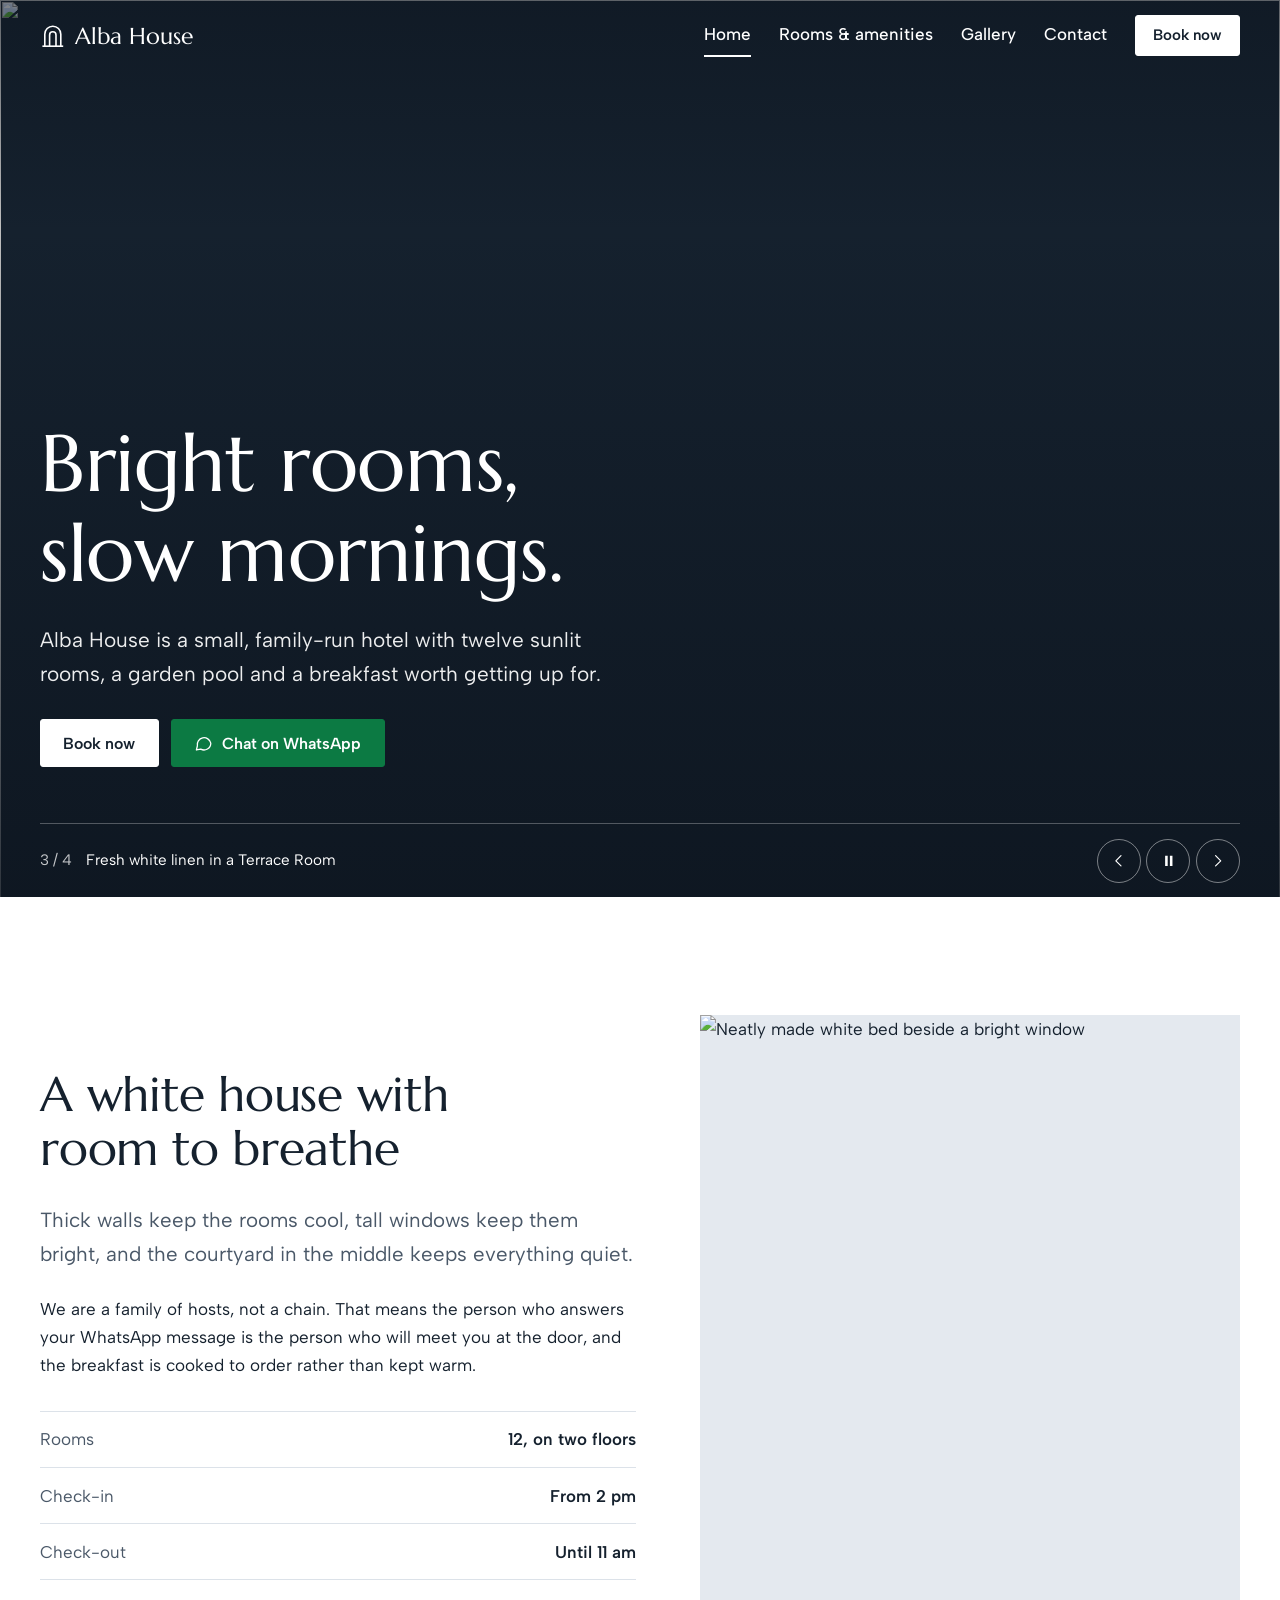
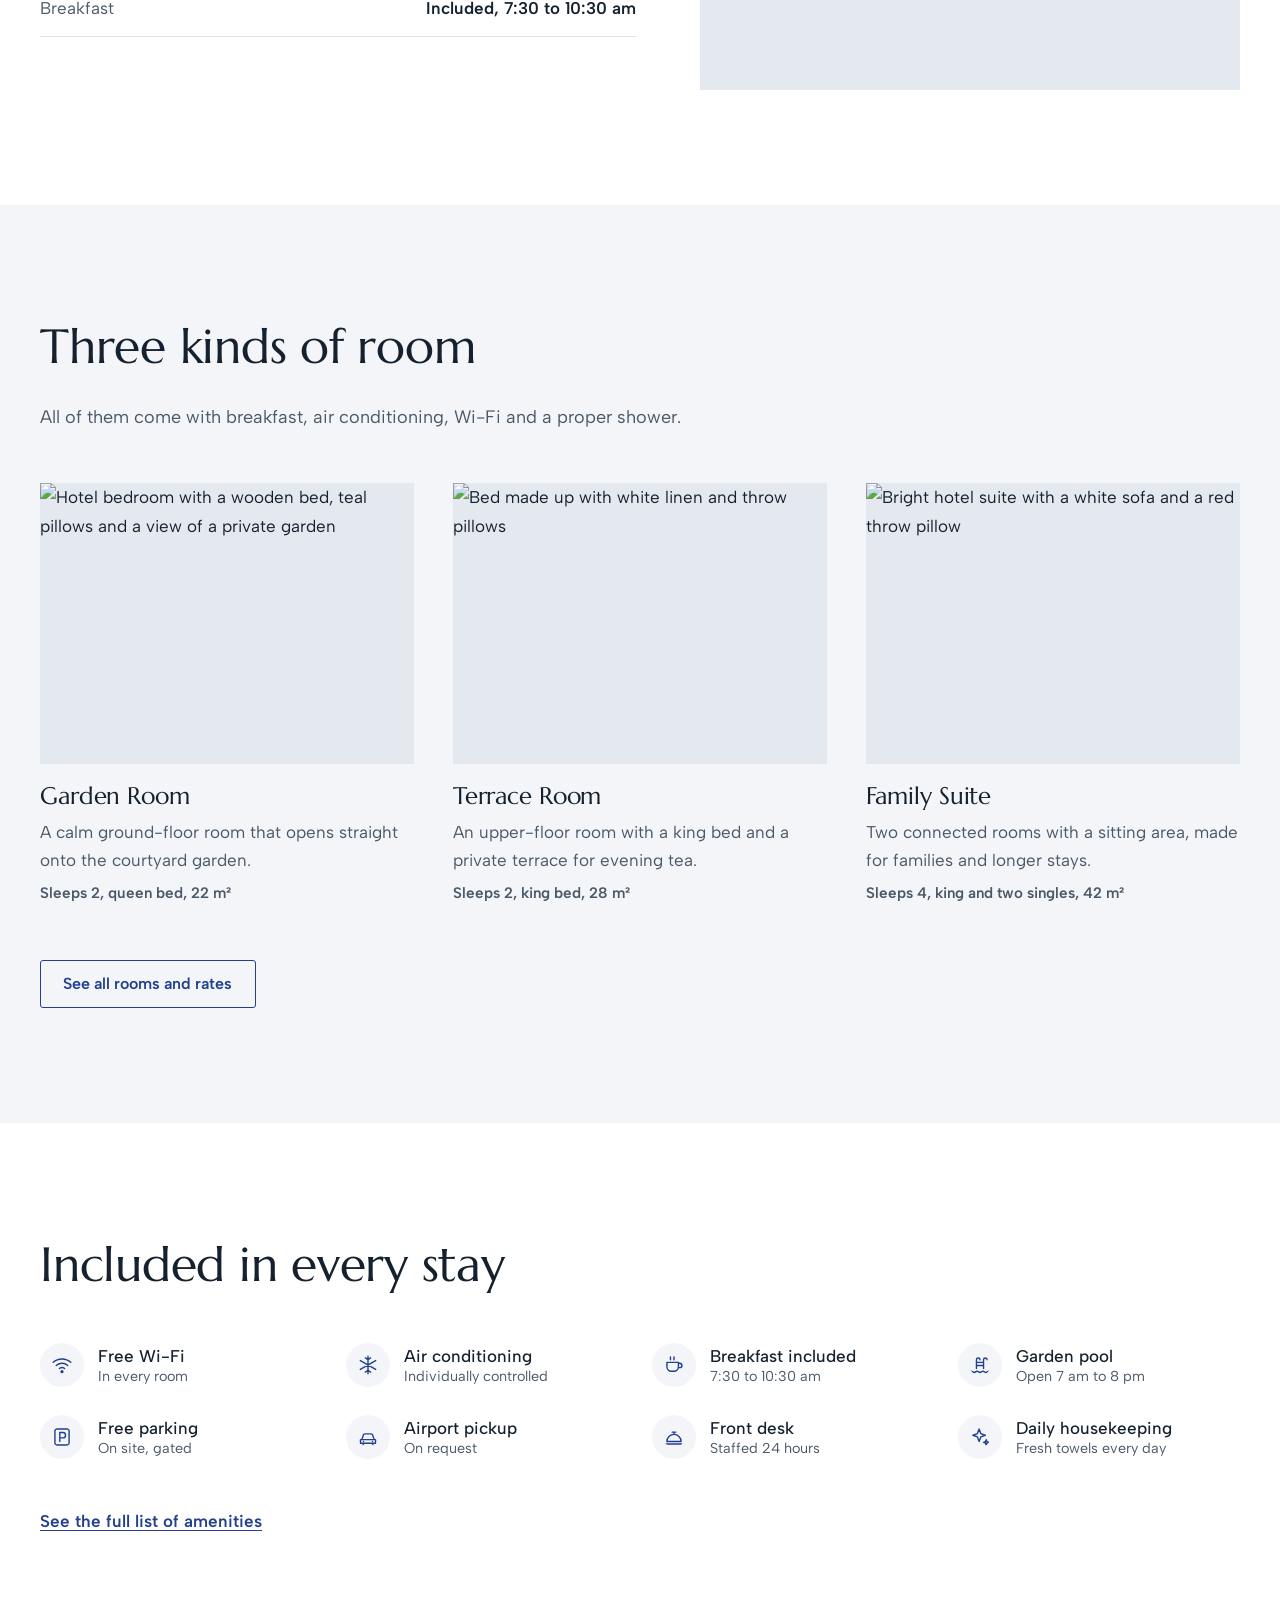
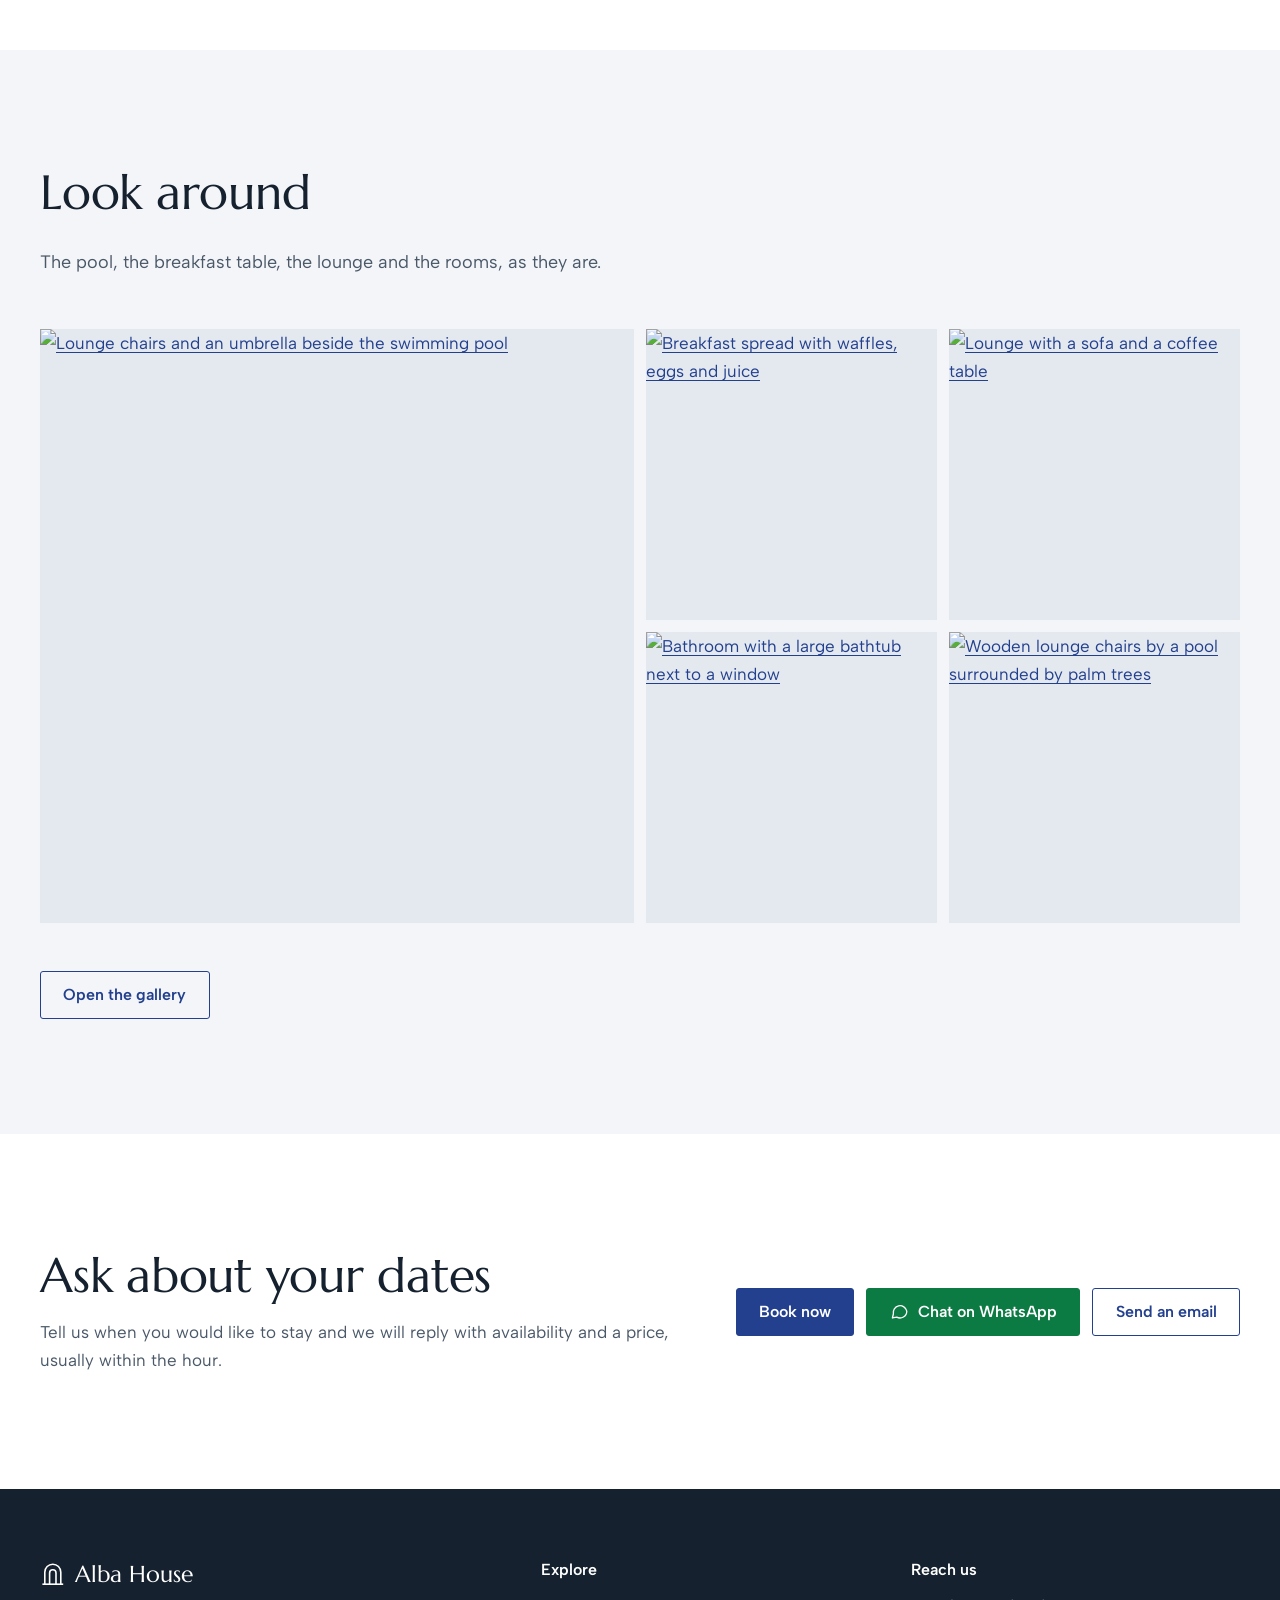
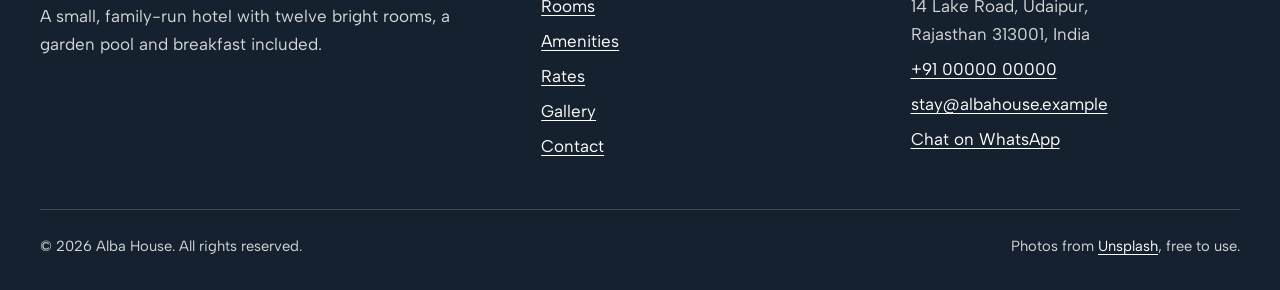
==== index.html @ a5a9feaa "Add hotel website" ====
<!DOCTYPE html>
<html lang="en">
<head>
  <meta charset="utf-8">
  <meta name="viewport" content="width=device-width, initial-scale=1">

  <!-- SEO: every page has its own title and description. Edit both when you change the text. -->
  <title>Alba House | Small hotel with garden pool in Udaipur</title>
  <meta name="description" content="Twelve bright rooms, a garden pool and breakfast included. See the rooms, browse the gallery and book direct by WhatsApp or email.">

  <!-- Preview shown when the page is shared on WhatsApp, Facebook, etc. -->
  <meta property="og:type" content="website">
  <meta property="og:site_name" content="Alba House">
  <meta property="og:title" content="Alba House | Small hotel with garden pool in Udaipur">
  <meta property="og:description" content="Twelve bright rooms, a garden pool and breakfast included. See the rooms, browse the gallery and book direct by WhatsApp or email.">
  <meta property="og:image" content="https://images.unsplash.com/photo-1611892440504-42a792e24d32?auto=format&amp;fit=crop&amp;w=1200&amp;h=630&amp;q=70">
  <meta name="twitter:card" content="summary_large_image">
  <meta name="theme-color" content="#ffffff">

  <link rel="icon" href="images/favicon.svg" type="image/svg+xml">

  <!-- Speed: open the photo connection early and load the two fonts up front -->
  <link rel="preconnect" href="https://images.unsplash.com" crossorigin>
  <link rel="preload" href="fonts/marcellus-latin-400-normal.woff2" as="font" type="font/woff2" crossorigin>
  <link rel="preload" href="fonts/albert-sans-latin-wght-normal.woff2" as="font" type="font/woff2" crossorigin>
  <!-- Speed: fetch the first hero photo before anything else -->
  <link rel="preload" as="image" fetchpriority="high"
        href="https://images.unsplash.com/photo-1611892440504-42a792e24d32?auto=format&amp;fit=crop&amp;w=1280&amp;h=800&amp;q=65"
        imagesrcset="https://images.unsplash.com/photo-1611892440504-42a792e24d32?auto=format&amp;fit=crop&amp;w=768&amp;h=480&amp;q=65 768w, https://images.unsplash.com/photo-1611892440504-42a792e24d32?auto=format&amp;fit=crop&amp;w=1280&amp;h=800&amp;q=65 1280w, https://images.unsplash.com/photo-1611892440504-42a792e24d32?auto=format&amp;fit=crop&amp;w=1920&amp;h=1200&amp;q=65 1920w, https://images.unsplash.com/photo-1611892440504-42a792e24d32?auto=format&amp;fit=crop&amp;w=2560&amp;h=1600&amp;q=65 2560w"
        imagesizes="100vw">

  <!-- SEO: tells search engines this is a hotel. Update name, address, phone and email. -->
  <script type="application/ld+json">
  {
    "@context": "https://schema.org",
    "@type": "Hotel",
    "name": "Alba House",
    "description": "A small, family-run hotel with twelve bright rooms, a garden pool and breakfast included.",
    "telephone": "+910000000000",
    "email": "stay@albahouse.example",
    "address": {
      "@type": "PostalAddress",
      "streetAddress": "14 Lake Road",
      "addressLocality": "Udaipur",
      "addressRegion": "Rajasthan",
      "postalCode": "313001",
      "addressCountry": "IN"
    },
    "checkinTime": "14:00",
    "checkoutTime": "11:00",
    "numberOfRooms": 12
  }
  </script>
  <link rel="stylesheet" href="css/styles.css">

  <!-- Marks the page as "JavaScript is on" before anything is drawn -->
  <script>document.documentElement.className = "js";</script>
  <script src="js/main.js" defer></script>
</head>
<body class="has-hero">
  <a class="skip-link" href="#main">Skip to content</a>

  <!-- ===== Header: the same on every page ===== -->
  <header class="site-header" data-header>
    <div class="wrap site-header__inner">
      <a class="brand" href="index.html" aria-label="Alba House, home">
        <svg viewBox="0 0 32 32" fill="none" stroke="currentColor" stroke-width="2" aria-hidden="true" focusable="false"><path d="M6 29V14a10 10 0 0 1 20 0v15"/><path d="M12 29V15a4 4 0 0 1 8 0v14"/><path d="M3 29h26"/></svg>
        <span>Alba House</span>
      </a>

      <button class="nav-toggle" type="button" aria-expanded="false" aria-controls="site-nav">
        <span class="nav-toggle__bars" aria-hidden="true"></span>
        Menu
      </button>

      <nav class="site-nav" id="site-nav" aria-label="Main">
        <ul>
          <li><a href="index.html" aria-current="page">Home</a></li>
          <li><a href="rooms.html">Rooms &amp; amenities</a></li>
          <li><a href="gallery.html">Gallery</a></li>
          <li><a href="contact.html">Contact</a></li>
        </ul>
        <a class="btn btn--small" href="contact.html#enquiry">Book now</a>
      </nav>
    </div>
  </header>

  <main id="main">

    <!-- ===== Hero: full-width background gallery that plays by itself =====
         To change a photo, replace the image address in src / data-src (and the
         matching srcset line) and edit data-caption. Add or remove a slide by
         copying or deleting one whole <img> tag. See README.md, "Change photos". -->
    <section class="hero" data-hero style="--slide-time: 6s" aria-label="Photos of Alba House">
      <div class="hero__slides" aria-hidden="true">
        <img class="hero__slide is-active" data-caption="A Garden Room, looking out to the courtyard"
             src="https://images.unsplash.com/photo-1611892440504-42a792e24d32?auto=format&amp;fit=crop&amp;w=1280&amp;h=800&amp;q=65"
             srcset="https://images.unsplash.com/photo-1611892440504-42a792e24d32?auto=format&amp;fit=crop&amp;w=768&amp;h=480&amp;q=65 768w, https://images.unsplash.com/photo-1611892440504-42a792e24d32?auto=format&amp;fit=crop&amp;w=1280&amp;h=800&amp;q=65 1280w, https://images.unsplash.com/photo-1611892440504-42a792e24d32?auto=format&amp;fit=crop&amp;w=1920&amp;h=1200&amp;q=65 1920w, https://images.unsplash.com/photo-1611892440504-42a792e24d32?auto=format&amp;fit=crop&amp;w=2560&amp;h=1600&amp;q=65 2560w"
             sizes="100vw" width="1920" height="1200" alt="" fetchpriority="high" decoding="async">
        <img class="hero__slide" data-caption="Loungers and shade by the pool"
             data-src="https://images.unsplash.com/photo-1683914791856-040e5de792b3?auto=format&amp;fit=crop&amp;w=1280&amp;h=800&amp;q=65"
             data-srcset="https://images.unsplash.com/photo-1683914791856-040e5de792b3?auto=format&amp;fit=crop&amp;w=768&amp;h=480&amp;q=65 768w, https://images.unsplash.com/photo-1683914791856-040e5de792b3?auto=format&amp;fit=crop&amp;w=1280&amp;h=800&amp;q=65 1280w, https://images.unsplash.com/photo-1683914791856-040e5de792b3?auto=format&amp;fit=crop&amp;w=1920&amp;h=1200&amp;q=65 1920w, https://images.unsplash.com/photo-1683914791856-040e5de792b3?auto=format&amp;fit=crop&amp;w=2560&amp;h=1600&amp;q=65 2560w"
             sizes="100vw" width="1920" height="1200" alt="" decoding="async">
        <img class="hero__slide" data-caption="Fresh white linen in a Terrace Room"
             data-src="https://images.unsplash.com/photo-1582719478250-c89cae4dc85b?auto=format&amp;fit=crop&amp;w=1280&amp;h=800&amp;q=65"
             data-srcset="https://images.unsplash.com/photo-1582719478250-c89cae4dc85b?auto=format&amp;fit=crop&amp;w=768&amp;h=480&amp;q=65 768w, https://images.unsplash.com/photo-1582719478250-c89cae4dc85b?auto=format&amp;fit=crop&amp;w=1280&amp;h=800&amp;q=65 1280w, https://images.unsplash.com/photo-1582719478250-c89cae4dc85b?auto=format&amp;fit=crop&amp;w=1920&amp;h=1200&amp;q=65 1920w, https://images.unsplash.com/photo-1582719478250-c89cae4dc85b?auto=format&amp;fit=crop&amp;w=2560&amp;h=1600&amp;q=65 2560w"
             sizes="100vw" width="1920" height="1200" alt="" decoding="async">
        <img class="hero__slide" data-caption="The house seen from the lawn"
             data-src="https://images.unsplash.com/photo-1785515357226-035f1d8b7e70?auto=format&amp;fit=crop&amp;w=1280&amp;h=800&amp;q=65"
             data-srcset="https://images.unsplash.com/photo-1785515357226-035f1d8b7e70?auto=format&amp;fit=crop&amp;w=768&amp;h=480&amp;q=65 768w, https://images.unsplash.com/photo-1785515357226-035f1d8b7e70?auto=format&amp;fit=crop&amp;w=1280&amp;h=800&amp;q=65 1280w, https://images.unsplash.com/photo-1785515357226-035f1d8b7e70?auto=format&amp;fit=crop&amp;w=1920&amp;h=1200&amp;q=65 1920w, https://images.unsplash.com/photo-1785515357226-035f1d8b7e70?auto=format&amp;fit=crop&amp;w=2560&amp;h=1600&amp;q=65 2560w"
             sizes="100vw" width="1920" height="1200" alt="" decoding="async">
      </div>

      <div class="wrap hero__content">
        <h1>Bright rooms, slow mornings.</h1>
        <p class="hero__text">Alba House is a small, family-run hotel with twelve sunlit rooms, a garden pool and a breakfast worth getting up for.</p>
        <div class="btn-row">
          <a class="btn" href="contact.html#enquiry">Book now</a>
          <a class="btn btn--whatsapp" href="https://wa.me/910000000000?text=Hello%20Alba%20House%2C%20I%27d%20like%20to%20ask%20about%20a%20stay." target="_blank" rel="noopener">
            <svg viewBox="0 0 24 24" fill="none" stroke="currentColor" stroke-width="1.6" stroke-linecap="round" stroke-linejoin="round" aria-hidden="true" focusable="false"><path d="M21 11.5a8.5 8.5 0 0 1-12.6 7.4L3 20l1.2-5A8.5 8.5 0 1 1 21 11.5z"/></svg>
            Chat on WhatsApp
          </a>
        </div>
      </div>

      <div class="wrap">
        <div class="hero__bar">
          <p class="hero__caption" aria-live="polite">
            <span class="hero__count" data-hero-count>1 / 4</span>
            <span class="hero__caption-text" data-hero-caption>A Garden Room, looking out to the courtyard</span>
          </p>
          <div class="hero__controls">
            <button class="hero__btn" type="button" data-hero-prev>
              <svg viewBox="0 0 24 24" fill="none" stroke="currentColor" stroke-width="1.6" stroke-linecap="round" stroke-linejoin="round" aria-hidden="true" focusable="false"><path d="M15 5l-7 7 7 7"/></svg>
              <span class="visually-hidden">Previous photo</span>
            </button>
            <button class="hero__btn hero__btn--toggle" type="button" data-hero-toggle aria-pressed="false">
              <svg class="icon-pause" viewBox="0 0 24 24" fill="currentColor" aria-hidden="true" focusable="false"><path d="M7 5h3.5v14H7zM13.5 5H17v14h-3.5z"/></svg>
              <svg class="icon-play" viewBox="0 0 24 24" fill="currentColor" aria-hidden="true" focusable="false"><path d="M8 5l11 7-11 7z"/></svg>
              <span class="visually-hidden">Pause slideshow</span>
            </button>
            <button class="hero__btn" type="button" data-hero-next>
              <svg viewBox="0 0 24 24" fill="none" stroke="currentColor" stroke-width="1.6" stroke-linecap="round" stroke-linejoin="round" aria-hidden="true" focusable="false"><path d="M9 5l7 7-7 7"/></svg>
              <span class="visually-hidden">Next photo</span>
            </button>
          </div>
        </div>
      </div>
      <div class="hero__progress" aria-hidden="true"><span class="hero__progress-fill"></span></div>
    </section>

    <!-- ===== Welcome ===== -->
    <section class="section" aria-labelledby="welcome-title">
      <div class="wrap welcome">
        <div>
          <h2 id="welcome-title">A white house with room to breathe</h2>
          <p class="lead">Thick walls keep the rooms cool, tall windows keep them bright, and the courtyard in the middle keeps everything quiet.</p>
          <p>We are a family of hosts, not a chain. That means the person who answers your WhatsApp message is the person who will meet you at the door, and the breakfast is cooked to order rather than kept warm.</p>

          <dl class="facts">
            <div><dt>Rooms</dt><dd>12, on two floors</dd></div>
            <div><dt>Check-in</dt><dd>From 2 pm</dd></div>
            <div><dt>Check-out</dt><dd>Until 11 am</dd></div>
            <div><dt>Breakfast</dt><dd>Included, 7:30 to 10:30 am</dd></div>
          </dl>
        </div>
        <div class="welcome__media">
          <img src="https://images.unsplash.com/photo-1549638441-b787d2e11f14?auto=format&amp;fit=crop&amp;w=800&amp;h=1000&amp;q=70"
               srcset="https://images.unsplash.com/photo-1549638441-b787d2e11f14?auto=format&amp;fit=crop&amp;w=400&amp;h=500&amp;q=70 400w, https://images.unsplash.com/photo-1549638441-b787d2e11f14?auto=format&amp;fit=crop&amp;w=640&amp;h=800&amp;q=70 640w, https://images.unsplash.com/photo-1549638441-b787d2e11f14?auto=format&amp;fit=crop&amp;w=800&amp;h=1000&amp;q=70 800w, https://images.unsplash.com/photo-1549638441-b787d2e11f14?auto=format&amp;fit=crop&amp;w=1100&amp;h=1375&amp;q=70 1100w"
               sizes="(min-width: 48rem) 44vw, 92vw"
               width="800" height="1000" alt="Neatly made white bed beside a bright window" loading="lazy" decoding="async">
        </div>
      </div>
    </section>

    <!-- ===== Rooms preview ===== -->
    <section class="section section--chalk" aria-labelledby="rooms-title">
      <div class="wrap">
        <div class="section__intro">
          <h2 id="rooms-title">Three kinds of room</h2>
          <p>All of them come with breakfast, air conditioning, Wi-Fi and a proper shower.</p>
        </div>
        <ul class="room-cards">
          <li class="room-card">
            <img src="https://images.unsplash.com/photo-1611892440504-42a792e24d32?auto=format&amp;fit=crop&amp;w=800&amp;h=600&amp;q=70"
                 srcset="https://images.unsplash.com/photo-1611892440504-42a792e24d32?auto=format&amp;fit=crop&amp;w=400&amp;h=300&amp;q=70 400w, https://images.unsplash.com/photo-1611892440504-42a792e24d32?auto=format&amp;fit=crop&amp;w=640&amp;h=480&amp;q=70 640w, https://images.unsplash.com/photo-1611892440504-42a792e24d32?auto=format&amp;fit=crop&amp;w=800&amp;h=600&amp;q=70 800w, https://images.unsplash.com/photo-1611892440504-42a792e24d32?auto=format&amp;fit=crop&amp;w=1200&amp;h=900&amp;q=70 1200w"
                 sizes="(min-width: 62rem) 30vw, (min-width: 40rem) 45vw, 92vw"
                 width="800" height="600" alt="Hotel bedroom with a wooden bed, teal pillows and a view of a private garden" loading="lazy" decoding="async">
            <h3><a href="rooms.html#garden-room">Garden Room</a></h3>
            <p>A calm ground-floor room that opens straight onto the courtyard garden.</p>
            <p class="room-card__meta">Sleeps 2, queen bed, 22 m²</p>
          </li>
          <li class="room-card">
            <img src="https://images.unsplash.com/photo-1618773928121-c32242e63f39?auto=format&amp;fit=crop&amp;w=800&amp;h=600&amp;q=70"
                 srcset="https://images.unsplash.com/photo-1618773928121-c32242e63f39?auto=format&amp;fit=crop&amp;w=400&amp;h=300&amp;q=70 400w, https://images.unsplash.com/photo-1618773928121-c32242e63f39?auto=format&amp;fit=crop&amp;w=640&amp;h=480&amp;q=70 640w, https://images.unsplash.com/photo-1618773928121-c32242e63f39?auto=format&amp;fit=crop&amp;w=800&amp;h=600&amp;q=70 800w, https://images.unsplash.com/photo-1618773928121-c32242e63f39?auto=format&amp;fit=crop&amp;w=1200&amp;h=900&amp;q=70 1200w"
                 sizes="(min-width: 62rem) 30vw, (min-width: 40rem) 45vw, 92vw"
                 width="800" height="600" alt="Bed made up with white linen and throw pillows" loading="lazy" decoding="async">
            <h3><a href="rooms.html#terrace-room">Terrace Room</a></h3>
            <p>An upper-floor room with a king bed and a private terrace for evening tea.</p>
            <p class="room-card__meta">Sleeps 2, king bed, 28 m²</p>
          </li>
          <li class="room-card">
            <img src="https://images.unsplash.com/photo-1590490360182-c33d57733427?auto=format&amp;fit=crop&amp;w=800&amp;h=600&amp;q=70"
                 srcset="https://images.unsplash.com/photo-1590490360182-c33d57733427?auto=format&amp;fit=crop&amp;w=400&amp;h=300&amp;q=70 400w, https://images.unsplash.com/photo-1590490360182-c33d57733427?auto=format&amp;fit=crop&amp;w=640&amp;h=480&amp;q=70 640w, https://images.unsplash.com/photo-1590490360182-c33d57733427?auto=format&amp;fit=crop&amp;w=800&amp;h=600&amp;q=70 800w, https://images.unsplash.com/photo-1590490360182-c33d57733427?auto=format&amp;fit=crop&amp;w=1200&amp;h=900&amp;q=70 1200w"
                 sizes="(min-width: 62rem) 30vw, (min-width: 40rem) 45vw, 92vw"
                 width="800" height="600" alt="Bright hotel suite with a white sofa and a red throw pillow" loading="lazy" decoding="async">
            <h3><a href="rooms.html#family-suite">Family Suite</a></h3>
            <p>Two connected rooms with a sitting area, made for families and longer stays.</p>
            <p class="room-card__meta">Sleeps 4, king and two singles, 42 m²</p>
          </li>
        </ul>
        <p class="section__more"><a class="btn btn--outline" href="rooms.html">See all rooms and rates</a></p>
      </div>
    </section>

    <!-- ===== Amenities ===== -->
    <section class="section" aria-labelledby="amenities-title">
      <div class="wrap">
        <div class="section__intro">
          <h2 id="amenities-title">Included in every stay</h2>
        </div>
        <ul class="amenities">
          <li>
            <svg viewBox="0 0 24 24" fill="none" stroke="currentColor" stroke-width="1.6" stroke-linecap="round" stroke-linejoin="round" aria-hidden="true" focusable="false"><path d="M2 9a15 15 0 0 1 20 0M5.5 12.5a10 10 0 0 1 13 0M9 16a5 5 0 0 1 6 0"/><circle cx="12" cy="19.5" r="1"/></svg>
            <span>Free Wi-Fi <small>In every room</small></span>
          </li>
          <li>
            <svg viewBox="0 0 24 24" fill="none" stroke="currentColor" stroke-width="1.6" stroke-linecap="round" stroke-linejoin="round" aria-hidden="true" focusable="false"><path d="M12 2v20M3.3 7l17.4 10M20.7 7 3.3 17M9 4l3 2 3-2M9 20l3-2 3 2"/></svg>
            <span>Air conditioning <small>Individually controlled</small></span>
          </li>
          <li>
            <svg viewBox="0 0 24 24" fill="none" stroke="currentColor" stroke-width="1.6" stroke-linecap="round" stroke-linejoin="round" aria-hidden="true" focusable="false"><path d="M4 9h13v5a5 5 0 0 1-5 5H9a5 5 0 0 1-5-5V9zM17 10h1.5a2.5 2.5 0 0 1 0 5H17M8 3v3M12 3v3"/></svg>
            <span>Breakfast included <small>7:30 to 10:30 am</small></span>
          </li>
          <li>
            <svg viewBox="0 0 24 24" fill="none" stroke="currentColor" stroke-width="1.6" stroke-linecap="round" stroke-linejoin="round" aria-hidden="true" focusable="false"><path d="M2 19c1.7 0 1.7 1.5 3.3 1.5S7 19 8.7 19s1.6 1.5 3.3 1.5 1.7-1.5 3.3-1.5 1.7 1.5 3.4 1.5S20.3 19 22 19M8 16V6a2 2 0 0 1 4 0M16 16V6a2 2 0 0 1 4 0M8 9h8M8 12.5h8"/></svg>
            <span>Garden pool <small>Open 7 am to 8 pm</small></span>
          </li>
          <li>
            <svg viewBox="0 0 24 24" fill="none" stroke="currentColor" stroke-width="1.6" stroke-linecap="round" stroke-linejoin="round" aria-hidden="true" focusable="false"><rect x="4" y="3" width="16" height="18" rx="2"/><path d="M9.5 17V7H13a3 3 0 0 1 0 6H9.5"/></svg>
            <span>Free parking <small>On site, gated</small></span>
          </li>
          <li>
            <svg viewBox="0 0 24 24" fill="none" stroke="currentColor" stroke-width="1.6" stroke-linecap="round" stroke-linejoin="round" aria-hidden="true" focusable="false"><path d="M5 15l1.6-5A2 2 0 0 1 8.5 8.5h7a2 2 0 0 1 1.9 1.5L19 15M3.5 15h17v4h-17zM6.5 19v1.5M17.5 19v1.5M7 17h.01M17 17h.01"/></svg>
            <span>Airport pickup <small>On request</small></span>
          </li>
          <li>
            <svg viewBox="0 0 24 24" fill="none" stroke="currentColor" stroke-width="1.6" stroke-linecap="round" stroke-linejoin="round" aria-hidden="true" focusable="false"><path d="M4 17a8 8 0 0 1 16 0zM12 9V6.5M10 6.5h4M3 20h18"/></svg>
            <span>Front desk <small>Staffed 24 hours</small></span>
          </li>
          <li>
            <svg viewBox="0 0 24 24" fill="none" stroke="currentColor" stroke-width="1.6" stroke-linecap="round" stroke-linejoin="round" aria-hidden="true" focusable="false"><path d="M11 3l1.9 5.1L18 10l-5.1 1.9L11 17l-1.9-5.1L4 10l5.1-1.9zM19 15l.8 2.2L22 18l-2.2.8L19 21l-.8-2.2L16 18l2.2-.8z"/></svg>
            <span>Daily housekeeping <small>Fresh towels every day</small></span>
          </li>
        </ul>
        <p class="section__more"><a class="text-link" href="rooms.html#amenities">See the full list of amenities</a></p>
      </div>
    </section>

    <!-- ===== Gallery preview ===== -->
    <section class="section section--chalk" aria-labelledby="gallery-title">
      <div class="wrap">
        <div class="section__intro">
          <h2 id="gallery-title">Look around</h2>
          <p>The pool, the breakfast table, the lounge and the rooms, as they are.</p>
        </div>
        <div class="mosaic">
        <a href="gallery.html">
          <img src="https://images.unsplash.com/photo-1683914791856-040e5de792b3?auto=format&amp;fit=crop&amp;w=1200&amp;h=900&amp;q=70"
               srcset="https://images.unsplash.com/photo-1683914791856-040e5de792b3?auto=format&amp;fit=crop&amp;w=640&amp;h=480&amp;q=70 640w, https://images.unsplash.com/photo-1683914791856-040e5de792b3?auto=format&amp;fit=crop&amp;w=960&amp;h=720&amp;q=70 960w, https://images.unsplash.com/photo-1683914791856-040e5de792b3?auto=format&amp;fit=crop&amp;w=1200&amp;h=900&amp;q=70 1200w, https://images.unsplash.com/photo-1683914791856-040e5de792b3?auto=format&amp;fit=crop&amp;w=1600&amp;h=1200&amp;q=70 1600w"
               sizes="(min-width: 48rem) 48vw, 92vw"
               width="1200" height="900" alt="Lounge chairs and an umbrella beside the swimming pool" loading="lazy" decoding="async">
        </a>
        <a href="gallery.html">
          <img src="https://images.unsplash.com/photo-1504754524776-8f4f37790ca0?auto=format&amp;fit=crop&amp;w=600&amp;h=600&amp;q=70"
               srcset="https://images.unsplash.com/photo-1504754524776-8f4f37790ca0?auto=format&amp;fit=crop&amp;w=300&amp;h=300&amp;q=70 300w, https://images.unsplash.com/photo-1504754524776-8f4f37790ca0?auto=format&amp;fit=crop&amp;w=600&amp;h=600&amp;q=70 600w, https://images.unsplash.com/photo-1504754524776-8f4f37790ca0?auto=format&amp;fit=crop&amp;w=900&amp;h=900&amp;q=70 900w"
               sizes="(min-width: 48rem) 24vw, 46vw"
               width="600" height="600" alt="Breakfast spread with waffles, eggs and juice" loading="lazy" decoding="async">
        </a>
        <a href="gallery.html">
          <img src="https://images.unsplash.com/photo-1660557989725-f511e9fa6267?auto=format&amp;fit=crop&amp;w=600&amp;h=600&amp;q=70"
               srcset="https://images.unsplash.com/photo-1660557989725-f511e9fa6267?auto=format&amp;fit=crop&amp;w=300&amp;h=300&amp;q=70 300w, https://images.unsplash.com/photo-1660557989725-f511e9fa6267?auto=format&amp;fit=crop&amp;w=600&amp;h=600&amp;q=70 600w, https://images.unsplash.com/photo-1660557989725-f511e9fa6267?auto=format&amp;fit=crop&amp;w=900&amp;h=900&amp;q=70 900w"
               sizes="(min-width: 48rem) 24vw, 46vw"
               width="600" height="600" alt="Lounge with a sofa and a coffee table" loading="lazy" decoding="async">
        </a>
        <a href="gallery.html">
          <img src="https://images.unsplash.com/photo-1646974400439-8472d58bb19e?auto=format&amp;fit=crop&amp;w=600&amp;h=600&amp;q=70"
               srcset="https://images.unsplash.com/photo-1646974400439-8472d58bb19e?auto=format&amp;fit=crop&amp;w=300&amp;h=300&amp;q=70 300w, https://images.unsplash.com/photo-1646974400439-8472d58bb19e?auto=format&amp;fit=crop&amp;w=600&amp;h=600&amp;q=70 600w, https://images.unsplash.com/photo-1646974400439-8472d58bb19e?auto=format&amp;fit=crop&amp;w=900&amp;h=900&amp;q=70 900w"
               sizes="(min-width: 48rem) 24vw, 46vw"
               width="600" height="600" alt="Bathroom with a large bathtub next to a window" loading="lazy" decoding="async">
        </a>
        <a href="gallery.html">
          <img src="https://images.unsplash.com/photo-1549294413-26f195200c16?auto=format&amp;fit=crop&amp;w=600&amp;h=600&amp;q=70"
               srcset="https://images.unsplash.com/photo-1549294413-26f195200c16?auto=format&amp;fit=crop&amp;w=300&amp;h=300&amp;q=70 300w, https://images.unsplash.com/photo-1549294413-26f195200c16?auto=format&amp;fit=crop&amp;w=600&amp;h=600&amp;q=70 600w, https://images.unsplash.com/photo-1549294413-26f195200c16?auto=format&amp;fit=crop&amp;w=900&amp;h=900&amp;q=70 900w"
               sizes="(min-width: 48rem) 24vw, 46vw"
               width="600" height="600" alt="Wooden lounge chairs by a pool surrounded by palm trees" loading="lazy" decoding="async">
        </a>
        </div>
        <p class="section__more"><a class="btn btn--outline" href="gallery.html">Open the gallery</a></p>
      </div>
    </section>

    <!-- ===== Book ===== -->
    <section class="section" aria-labelledby="book-title">
      <div class="wrap cta">
        <div>
          <h2 id="book-title">Ask about your dates</h2>
          <p>Tell us when you would like to stay and we will reply with availability and a price, usually within the hour.</p>
        </div>
        <div class="btn-row">
          <a class="btn" href="contact.html#enquiry">Book now</a>
          <a class="btn btn--whatsapp" href="https://wa.me/910000000000?text=Hello%20Alba%20House%2C%20I%27d%20like%20to%20ask%20about%20a%20stay." target="_blank" rel="noopener">
            <svg viewBox="0 0 24 24" fill="none" stroke="currentColor" stroke-width="1.6" stroke-linecap="round" stroke-linejoin="round" aria-hidden="true" focusable="false"><path d="M21 11.5a8.5 8.5 0 0 1-12.6 7.4L3 20l1.2-5A8.5 8.5 0 1 1 21 11.5z"/></svg>
            Chat on WhatsApp
          </a>
          <a class="btn btn--outline" href="mailto:stay@albahouse.example">Send an email</a>
        </div>
      </div>
    </section>

  </main>

  <!-- ===== Footer: the same on every page ===== -->
  <footer class="site-footer">
    <div class="wrap">
      <div class="site-footer__grid">
        <div>
          <a class="brand" href="index.html" aria-label="Alba House, home">
            <svg viewBox="0 0 32 32" fill="none" stroke="currentColor" stroke-width="2" aria-hidden="true" focusable="false"><path d="M6 29V14a10 10 0 0 1 20 0v15"/><path d="M12 29V15a4 4 0 0 1 8 0v14"/><path d="M3 29h26"/></svg>
            <span>Alba House</span>
          </a>
          <p>A small, family-run hotel with twelve bright rooms, a garden pool and breakfast included.</p>
        </div>

        <nav aria-label="Footer">
          <h2>Explore</h2>
          <ul>
            <li><a href="rooms.html">Rooms</a></li>
            <li><a href="rooms.html#amenities">Amenities</a></li>
            <li><a href="rooms.html#rates">Rates</a></li>
            <li><a href="gallery.html">Gallery</a></li>
            <li><a href="contact.html">Contact</a></li>
          </ul>
        </nav>

        <div>
          <h2>Reach us</h2>
          <address>
            <ul>
              <li>14 Lake Road, Udaipur,<br>Rajasthan 313001, India</li>
              <li><a href="tel:+910000000000">+91 00000 00000</a></li>
              <li><a href="mailto:stay@albahouse.example">stay@albahouse.example</a></li>
              <li><a href="https://wa.me/910000000000?text=Hello%20Alba%20House%2C%20I%27d%20like%20to%20ask%20about%20a%20stay." target="_blank" rel="noopener">Chat on WhatsApp</a></li>
            </ul>
          </address>
        </div>
      </div>

      <div class="site-footer__base">
        <p>&copy; <span data-year>2026</span> Alba House. All rights reserved.</p>
        <p>Photos from <a href="https://unsplash.com/license">Unsplash</a>, free to use.</p>
      </div>
    </div>
  </footer>

  <!-- Floating WhatsApp button, always within reach -->
  <a class="whatsapp-float" href="https://wa.me/910000000000?text=Hello%20Alba%20House%2C%20I%27d%20like%20to%20ask%20about%20a%20stay." target="_blank" rel="noopener" aria-label="Chat with Alba House on WhatsApp">
    <svg viewBox="0 0 24 24" fill="none" stroke="currentColor" stroke-width="1.6" stroke-linecap="round" stroke-linejoin="round" aria-hidden="true" focusable="false"><path d="M21 11.5a8.5 8.5 0 0 1-12.6 7.4L3 20l1.2-5A8.5 8.5 0 1 1 21 11.5z"/></svg>
    <span>WhatsApp</span>
  </a>
</body>
</html>
---- css/styles.css ----
/* ==========================================================================
   Alba House — site styles
   Plain CSS, no build step. Sections, in order:
     1. Fonts            5. Buttons & links      9. Rooms & amenities
     2. Design tokens    6. Header & navigation  10. Gallery & lightbox
     3. Base elements    7. Home hero gallery    11. Contact & form
     4. Layout helpers   8. Home sections        12. Footer, WhatsApp, motion
   To change the look, start with the tokens in section 2.
   ========================================================================== */

/* 1. Fonts (self-hosted, so no third-party font request) ------------------ */
@font-face {
  font-family: "Marcellus";
  src: url("../fonts/marcellus-latin-400-normal.woff2") format("woff2");
  font-weight: 400;
  font-style: normal;
  font-display: swap;
}
@font-face {
  font-family: "Albert Sans";
  src: url("../fonts/albert-sans-latin-wght-normal.woff2") format("woff2");
  font-weight: 100 900;
  font-style: normal;
  font-display: swap;
}

/* 2. Design tokens -------------------------------------------------------- */
:root {
  /* Colour */
  --white: #ffffff;
  --chalk: #f3f5f8;        /* pale band behind alternate sections */
  --line: #dce2e9;         /* hairlines and input borders */
  --ink: #15212e;          /* main text */
  --ink-soft: #4a5868;     /* secondary text */
  --indigo: #23408f;       /* the one accent: links, buttons, focus */
  --indigo-deep: #172c66;  /* accent on hover */
  --whatsapp: #0c7a43;     /* WhatsApp buttons only */
  --whatsapp-deep: #095c33;
  --error: #b3261e;

  /* Type */
  --font-display: "Marcellus", "Cormorant Garamond", Georgia, "Times New Roman", serif;
  --font-body: "Albert Sans", "Segoe UI", system-ui, -apple-system, Arial, sans-serif;

  /* Space and size */
  --header-h: 4.5rem;
  --wrap: 75rem;                              /* max content width (1200px) */
  --gutter: clamp(1.25rem, 4vw, 2.5rem);      /* side padding */
  --section: clamp(4rem, 9vw, 7.5rem);        /* vertical space between sections */
  --radius: 3px;
}

/* 3. Base elements -------------------------------------------------------- */
*,
*::before,
*::after { box-sizing: border-box; }

html {
  -webkit-text-size-adjust: 100%;
  scroll-padding-top: calc(var(--header-h) + 1rem); /* keeps anchors clear of the sticky header */
}

body {
  margin: 0;
  background: var(--white);
  color: var(--ink);
  font-family: var(--font-body);
  font-size: 1.0625rem;
  line-height: 1.65;
  -webkit-font-smoothing: antialiased;
}

h1, h2, h3 {
  font-family: var(--font-display);
  font-weight: 400;
  line-height: 1.12;
  letter-spacing: -0.005em;
  margin: 0 0 0.6em;
  text-wrap: balance;
}
h1 { font-size: clamp(2.6rem, 6.4vw, 5rem); }
h2 { font-size: clamp(1.95rem, 3.8vw, 3rem); }
h3 { font-size: 1.5rem; line-height: 1.2; }

p { margin: 0 0 1.1em; max-width: 62ch; }
ul, ol, dl { margin: 0; padding: 0; }
img { display: block; max-width: 100%; height: auto; background: #e4e9ef; } /* tint shown while a photo loads */

a { color: var(--indigo); text-underline-offset: 0.2em; text-decoration-thickness: 1px; }
a:hover { color: var(--indigo-deep); text-decoration-thickness: 2px; }

/* One visible focus style for every interactive element */
:focus-visible {
  outline: 3px solid var(--indigo);
  outline-offset: 3px;
  border-radius: var(--radius);
}

/* 4. Layout helpers ------------------------------------------------------- */
.wrap {
  width: 100%;
  max-width: calc(var(--wrap) + 2 * var(--gutter));
  margin-inline: auto;
  padding-inline: var(--gutter);
}
.section { padding-block: var(--section); }
.section--chalk { background: var(--chalk); }
.section__intro { margin-bottom: clamp(2rem, 4vw, 3.5rem); }
.section__intro p { color: var(--ink-soft); font-size: 1.125rem; }
.lead { font-size: clamp(1.15rem, 1.6vw, 1.3rem); color: var(--ink-soft); }

.visually-hidden {
  position: absolute !important;
  width: 1px; height: 1px;
  margin: -1px; padding: 0; border: 0;
  overflow: hidden; clip: rect(0 0 0 0); white-space: nowrap;
}

.skip-link {
  position: absolute; left: 1rem; top: -4rem; z-index: 200;
  padding: 0.7rem 1rem; background: var(--ink); color: var(--white);
  border-radius: var(--radius);
}
.skip-link:focus { top: 1rem; color: var(--white); }

/* Plain page title used on Rooms, Gallery and Contact */
.page-head { padding-block: clamp(3rem, 7vw, 5.5rem) clamp(1.5rem, 3vw, 2.5rem); }
.page-head h1 { font-size: clamp(2.4rem, 5.4vw, 4.2rem); margin-bottom: 0.35em; }
.page-head p { margin-bottom: 0; }

/* 5. Buttons & links ------------------------------------------------------ */
.btn {
  display: inline-flex; align-items: center; justify-content: center; gap: 0.55rem;
  min-height: 3rem; padding: 0.7rem 1.4rem;
  border: 1.5px solid var(--indigo); border-radius: var(--radius);
  background: var(--indigo); color: var(--white);
  font: 600 1rem/1.2 var(--font-body); text-decoration: none; cursor: pointer;
  transition: background-color 0.15s, border-color 0.15s, color 0.15s;
}
.btn:hover { background: var(--indigo-deep); border-color: var(--indigo-deep); color: var(--white); }
.btn svg { width: 1.2em; height: 1.2em; flex: none; }

.btn--outline { background: transparent; color: var(--indigo); }
.btn--outline:hover { background: var(--indigo); color: var(--white); }

.btn--whatsapp { background: var(--whatsapp); border-color: var(--whatsapp); }
.btn--whatsapp:hover { background: var(--whatsapp-deep); border-color: var(--whatsapp-deep); }

.btn--small { min-height: 2.6rem; padding: 0.5rem 1.05rem; font-size: 0.95rem; }

.btn-row { display: flex; flex-wrap: wrap; gap: 0.75rem; }

.text-link { font-weight: 600; }

/* 6. Header & navigation -------------------------------------------------- */
.site-header {
  position: sticky; top: 0; z-index: 100;
  height: var(--header-h);
  background: var(--white);
  border-bottom: 1px solid var(--line);
  transition: background-color 0.25s, border-color 0.25s, color 0.25s;
}
.site-header__inner {
  display: flex; align-items: center; justify-content: space-between; gap: 1.5rem;
  height: 100%;
}

.brand {
  display: inline-flex; align-items: center; gap: 0.6rem;
  color: var(--ink); text-decoration: none;
  font-family: var(--font-display); font-size: 1.45rem; line-height: 1; white-space: nowrap;
}
.brand:hover { color: var(--ink); }
.brand svg { width: 1.6rem; height: 1.6rem; flex: none; }

.site-nav { display: flex; align-items: center; gap: 1.75rem; }
.site-nav ul { display: flex; gap: 1.75rem; list-style: none; }
.site-nav li a {
  display: block; padding: 0.4rem 0;
  color: inherit; font-weight: 500; text-decoration: none;
  border-bottom: 2px solid transparent;
}
.site-nav li a:hover,
.site-nav li a[aria-current="page"] { border-bottom-color: currentColor; }

.nav-toggle {
  display: none;
  align-items: center; gap: 0.6rem;
  min-height: 2.75rem; padding: 0.4rem 0.8rem;
  background: transparent; color: inherit;
  border: 1.5px solid currentColor; border-radius: var(--radius);
  font: 600 0.95rem/1 var(--font-body); cursor: pointer;
}
.nav-toggle__bars,
.nav-toggle__bars::before,
.nav-toggle__bars::after {
  display: block; width: 1.15rem; height: 2px; background: currentColor; content: "";
  transition: transform 0.2s;
}
.nav-toggle__bars { position: relative; }
.nav-toggle__bars::before { position: absolute; top: -6px; }
.nav-toggle__bars::after { position: absolute; top: 6px; }
.nav-toggle[aria-expanded="true"] .nav-toggle__bars { background: transparent; }
.nav-toggle[aria-expanded="true"] .nav-toggle__bars::before { transform: translateY(6px) rotate(45deg); }
.nav-toggle[aria-expanded="true"] .nav-toggle__bars::after { transform: translateY(-6px) rotate(-45deg); }

/* On the home page the header floats over the photo until you scroll */
.has-hero .site-header:not(.is-stuck):not(.is-open) {
  background: transparent; border-bottom-color: transparent; color: var(--white);
}
.has-hero .site-header:not(.is-stuck):not(.is-open) .brand { color: var(--white); }
.has-hero .site-header:not(.is-stuck):not(.is-open) .btn {
  background: var(--white); border-color: var(--white); color: var(--ink);
}

/* Small screens: the menu folds behind a button (only when JavaScript runs) */
@media (max-width: 54rem) {
  :root { --header-h: 4rem; }
  .js .nav-toggle { display: inline-flex; }
  .js .site-nav {
    display: none;
    position: absolute; left: 0; right: 0; top: 100%;
    flex-direction: column; align-items: stretch; gap: 1.25rem;
    padding: 1rem var(--gutter) 1.75rem;
    background: var(--white); color: var(--ink);
    border-bottom: 1px solid var(--line);
    box-shadow: 0 18px 30px -18px rgba(21, 33, 46, 0.35);
  }
  .js .site-header.is-open .site-nav { display: flex; }
  .js .site-nav ul { flex-direction: column; gap: 0; }
  .js .site-nav li a { padding: 0.9rem 0; border-bottom: 1px solid var(--line); font-size: 1.1rem; }
  /* Without JavaScript the links simply wrap under the logo */
  html:not(.js) .site-header { height: auto; padding-block: 0.75rem; }
  html:not(.js) .site-header__inner,
  html:not(.js) .site-nav,
  html:not(.js) .site-nav ul { flex-wrap: wrap; gap: 0.5rem 1.1rem; }
}

/* 7. Home hero gallery ---------------------------------------------------- */
.hero {
  position: relative;
  display: flex; flex-direction: column; justify-content: flex-end;
  min-height: 100vh;
  min-height: 100svh;
  margin-top: calc(-1 * var(--header-h));   /* slides sit under the header */
  background: var(--ink); color: var(--white);
  overflow: hidden;
  isolation: isolate;
}
.hero__slides { position: absolute; inset: 0; z-index: -2; }
.hero__slide {
  position: absolute; inset: 0;
  width: 100%; height: 100%; object-fit: cover;
  background: var(--ink);
  opacity: 0; transition: opacity 1.4s ease;
}
.hero__slide.is-active { opacity: 1; }

/* Darkens the top (menu) and bottom (headline) so white text stays readable */
.hero::before {
  content: ""; position: absolute; inset: 0; z-index: -1;
  background:
    linear-gradient(to bottom, rgba(13, 21, 31, 0.55) 0, rgba(13, 21, 31, 0) 26%),
    linear-gradient(to top, rgba(13, 21, 31, 0.82) 0, rgba(13, 21, 31, 0.35) 45%, rgba(13, 21, 31, 0) 75%);
}

.hero__content { padding-block: calc(var(--header-h) + 3rem) clamp(2rem, 5vw, 3.5rem); }
.hero h1 { max-width: 14ch; margin-bottom: 0.3em; }
.hero__text { max-width: 44ch; font-size: clamp(1.1rem, 1.7vw, 1.3rem); color: rgba(255, 255, 255, 0.92); }
.hero .btn-row { margin-top: 1.75rem; }
.hero .btn:not(.btn--whatsapp) { background: var(--white); border-color: var(--white); color: var(--ink); }
.hero .btn:not(.btn--whatsapp):hover { background: var(--chalk); border-color: var(--chalk); }
.hero :focus-visible { outline-color: var(--white); }

/* Caption, counter and controls along the bottom edge */
.hero__bar {
  display: flex; align-items: center; justify-content: space-between; gap: 1rem;
  padding-block: 0.9rem;
  border-top: 1px solid rgba(255, 255, 255, 0.28);
  font-size: 0.95rem;
}
.hero__caption { margin: 0; display: flex; gap: 0.9rem; align-items: baseline; min-width: 0; }
.hero__caption-text { overflow: hidden; text-overflow: ellipsis; white-space: nowrap; }
.hero__count { font-variant-numeric: tabular-nums; color: rgba(255, 255, 255, 0.75); white-space: nowrap; }
.hero__controls { display: flex; gap: 0.35rem; }
.hero__btn {
  display: grid; place-items: center;
  width: 2.75rem; height: 2.75rem;
  background: transparent; color: var(--white);
  border: 1px solid rgba(255, 255, 255, 0.45); border-radius: 50%;
  cursor: pointer; transition: background-color 0.15s;
}
.hero__btn:hover { background: rgba(255, 255, 255, 0.18); }
.hero__btn svg { width: 1.1rem; height: 1.1rem; }
.hero__btn .icon-play { display: none; }
.hero.is-paused .hero__btn .icon-play { display: block; }
.hero.is-paused .hero__btn .icon-pause { display: none; }

/* The thin line that fills while each photo is on screen */
.hero__progress { height: 3px; background: rgba(255, 255, 255, 0.25); }
.hero__progress-fill {
  display: block; height: 100%; background: var(--white);
  transform: scaleX(0); transform-origin: left center;
}
.hero.is-playing .hero__progress-fill { animation: hero-progress var(--slide-time, 6s) linear forwards; }
.hero.is-paused .hero__progress-fill { animation-play-state: paused; }
@keyframes hero-progress { to { transform: scaleX(1); } }

html:not(.js) .hero__bar,
html:not(.js) .hero__progress { display: none; }

/* 8. Home sections -------------------------------------------------------- */
.welcome { display: grid; gap: clamp(2rem, 5vw, 4.5rem); align-items: center; }
.welcome__media img { width: 100%; aspect-ratio: 4 / 5; object-fit: cover; }
@media (min-width: 48rem) {
  .welcome { grid-template-columns: 1.05fr 0.95fr; }
}

/* Short list of practical facts */
.facts { display: grid; gap: 0; margin-top: 2rem; border-top: 1px solid var(--line); }
.facts div { display: flex; justify-content: space-between; gap: 1.5rem; padding: 0.85rem 0; border-bottom: 1px solid var(--line); }
.facts dt { color: var(--ink-soft); }
.facts dd { margin: 0; font-weight: 600; text-align: right; }

/* Room previews */
.room-cards { display: grid; gap: clamp(1.75rem, 3vw, 2.5rem); list-style: none; }
@media (min-width: 40rem) { .room-cards { grid-template-columns: repeat(2, 1fr); } }
@media (min-width: 62rem) { .room-cards { grid-template-columns: repeat(3, 1fr); } }
.room-card img { width: 100%; aspect-ratio: 4 / 3; object-fit: cover; margin-bottom: 1.1rem; }
.room-card h3 { margin-bottom: 0.3em; }
.room-card h3 a { color: var(--ink); text-decoration: none; }
.room-card h3 a:hover { color: var(--indigo); text-decoration: underline; }
.room-card p { color: var(--ink-soft); margin-bottom: 0.4em; }
.room-card__meta { font-size: 0.95rem; font-weight: 600; color: var(--ink); }
.section__more { margin: clamp(2rem, 4vw, 3rem) 0 0; }

/* Amenity icons (also used on the Rooms page) */
.amenities { display: grid; grid-template-columns: repeat(2, 1fr); gap: 1.75rem 1.5rem; list-style: none; }
@media (min-width: 40rem) { .amenities { grid-template-columns: repeat(3, 1fr); } }
@media (min-width: 62rem) { .amenities { grid-template-columns: repeat(4, 1fr); } }
.amenities li { display: flex; align-items: center; gap: 0.9rem; font-weight: 500; line-height: 1.3; }
.amenities svg {
  flex: none; width: 2.75rem; height: 2.75rem; padding: 0.65rem;
  color: var(--indigo); background: var(--white);
  border: 1px solid var(--line); border-radius: 50%;
}
.section:not(.section--chalk) .amenities svg { background: var(--chalk); border-color: transparent; }
.amenities small { display: block; font-weight: 400; font-size: 0.9rem; color: var(--ink-soft); }

/* Photo mosaic that links to the gallery */
.mosaic { display: grid; grid-template-columns: repeat(2, 1fr); gap: 0.6rem; }
.mosaic a { display: block; overflow: hidden; }
.mosaic img { width: 100%; height: 100%; aspect-ratio: 1; object-fit: cover; transition: transform 0.5s ease; }
.mosaic a:hover img { transform: scale(1.04); }
.mosaic a:first-child { grid-column: span 2; }
.mosaic a:first-child img { aspect-ratio: 16 / 10; }
@media (min-width: 48rem) {
  .mosaic { grid-template-columns: repeat(4, 1fr); grid-template-rows: repeat(2, 1fr); gap: 0.75rem; }
  .mosaic a:first-child { grid-column: span 2; grid-row: span 2; }
  .mosaic a:first-child img { aspect-ratio: auto; }
}

/* Closing call to action */
.cta { display: grid; gap: 1.5rem 3rem; align-items: center; }
.cta h2 { margin-bottom: 0.3em; }
.cta p { margin-bottom: 0; color: var(--ink-soft); }
@media (min-width: 54rem) { .cta { grid-template-columns: 1fr auto; } }

/* 9. Rooms & amenities ---------------------------------------------------- */
.room { display: grid; gap: clamp(1.5rem, 4vw, 4rem); align-items: center; padding-block: clamp(2rem, 4vw, 3.25rem); border-top: 1px solid var(--line); }
.room:first-of-type { border-top: 0; padding-top: 0; }
.room__media img { width: 100%; aspect-ratio: 4 / 3; object-fit: cover; }
.room__body p { color: var(--ink-soft); }
.room__specs { display: grid; grid-template-columns: repeat(2, 1fr); gap: 1rem 1.5rem; margin: 1.5rem 0; padding-block: 1.25rem; border-block: 1px solid var(--line); }
.room__specs dt { font-size: 0.9rem; color: var(--ink-soft); }
.room__specs dd { margin: 0; font-weight: 600; }
.room__includes { list-style: none; display: flex; flex-wrap: wrap; gap: 0.5rem; margin-bottom: 1.75rem; }
.room__includes li { padding: 0.3rem 0.75rem; background: var(--chalk); border-radius: 999px; font-size: 0.92rem; }
@media (min-width: 52rem) {
  .room { grid-template-columns: 1.1fr 0.9fr; }
  .room:nth-of-type(even) .room__media { order: 2; }   /* alternate photo left / right */
}

/* Rates table. On narrow screens it scrolls sideways inside its own box. */
.table-scroll { overflow-x: auto; border: 1px solid var(--line); background: var(--white); }
.table-scroll:focus-visible { outline-offset: 2px; }
.rates { width: 100%; min-width: 38rem; border-collapse: collapse; text-align: left; }
.rates caption { caption-side: bottom; padding: 0.9rem 1.1rem; text-align: left; font-size: 0.95rem; color: var(--ink-soft); }
.rates th, .rates td { padding: 0.95rem 1.1rem; border-bottom: 1px solid var(--line); vertical-align: top; white-space: nowrap; }
.rates thead th { background: var(--ink); color: var(--white); font-weight: 600; font-size: 0.95rem; }
.rates tbody th { font-family: var(--font-display); font-size: 1.2rem; font-weight: 400; }
.rates td { color: var(--ink-soft); }

/* 10. Gallery & lightbox -------------------------------------------------- */
.filters { display: flex; flex-wrap: wrap; gap: 0.5rem; margin-bottom: 2rem; list-style: none; }
.filter {
  min-height: 2.75rem; padding: 0.45rem 1.1rem;
  background: var(--white); color: var(--ink);
  border: 1.5px solid var(--line); border-radius: 999px;
  font: 500 0.98rem/1.2 var(--font-body); cursor: pointer;
  transition: background-color 0.15s, border-color 0.15s, color 0.15s;
}
.filter:hover { border-color: var(--ink); }
.filter[aria-pressed="true"] { background: var(--ink); border-color: var(--ink); color: var(--white); }
html:not(.js) .filters { display: none; }

/* Masonry with CSS columns: photos keep their own height */
.gallery { columns: 2; column-gap: 0.6rem; list-style: none; }
@media (min-width: 48rem) { .gallery { columns: 3; column-gap: 0.85rem; } }
@media (min-width: 75rem) { .gallery { columns: 4; } }
.gallery li { break-inside: avoid; margin-bottom: 0.6rem; }
@media (min-width: 48rem) { .gallery li { margin-bottom: 0.85rem; } }
.gallery li[hidden] { display: none; }
.gallery a { position: relative; display: block; overflow: hidden; }
.gallery img { width: 100%; transition: transform 0.5s ease; }
.gallery a:hover img { transform: scale(1.04); }
.gallery__label {
  position: absolute; left: 0; right: 0; bottom: 0;
  padding: 2.5rem 0.9rem 0.75rem;
  background: linear-gradient(to top, rgba(13, 21, 31, 0.75), rgba(13, 21, 31, 0));
  color: var(--white); font-size: 0.95rem; line-height: 1.3;
  opacity: 0; transition: opacity 0.2s;
}
.gallery a:hover .gallery__label,
.gallery a:focus-visible .gallery__label { opacity: 1; }
@media (hover: none) { .gallery__label { opacity: 1; } }

.lightbox {
  width: 100vw; max-width: 100vw; height: 100vh; height: 100dvh; max-height: none;
  margin: 0; padding: 0; border: 0;
  background: rgba(10, 16, 24, 0.96); color: var(--white);
}
.lightbox::backdrop { background: rgba(10, 16, 24, 0.96); }
.lightbox[open] { display: grid; grid-template-rows: 1fr auto; }
.lightbox__stage { position: relative; min-height: 0; display: grid; place-items: center; padding: 4rem 1rem 0.5rem; }
.lightbox__img { max-width: 100%; max-height: 100%; width: auto; height: auto; object-fit: contain; background: transparent; }
.lightbox__info { display: flex; justify-content: space-between; gap: 1rem; padding: 0.9rem var(--gutter) 1.25rem; font-size: 0.98rem; }
.lightbox__info p { margin: 0; }
.lightbox__count { font-variant-numeric: tabular-nums; color: rgba(255, 255, 255, 0.7); white-space: nowrap; }
.lightbox__btn {
  position: absolute; display: grid; place-items: center;
  width: 3rem; height: 3rem;
  background: rgba(10, 16, 24, 0.55); color: var(--white);
  border: 1px solid rgba(255, 255, 255, 0.4); border-radius: 50%; cursor: pointer;
}
.lightbox__btn:hover { background: rgba(255, 255, 255, 0.2); }
.lightbox__btn svg { width: 1.25rem; height: 1.25rem; }
.lightbox__btn--close { top: 0.75rem; right: 0.75rem; }
.lightbox__btn--prev { left: 0.75rem; top: 50%; transform: translateY(-50%); }
.lightbox__btn--next { right: 0.75rem; top: 50%; transform: translateY(-50%); }
.lightbox :focus-visible { outline-color: var(--white); }

/* 11. Contact & form ------------------------------------------------------ */
.contact { display: grid; gap: clamp(2.5rem, 6vw, 5rem); }
@media (min-width: 56rem) { .contact { grid-template-columns: 0.85fr 1.15fr; } }

.contact-list { list-style: none; border-top: 1px solid var(--line); }
.contact-list li { display: flex; gap: 1rem; padding: 1.1rem 0; border-bottom: 1px solid var(--line); }
.contact-list svg { flex: none; width: 1.5rem; height: 1.5rem; margin-top: 0.15rem; color: var(--indigo); }
.contact-list strong { display: block; font-weight: 600; }
.contact-list span { color: var(--ink-soft); }
.contact-list a { font-weight: 600; overflow-wrap: anywhere; }

.form { padding: clamp(1.5rem, 4vw, 2.75rem); background: var(--chalk); }
.form h2 { font-size: clamp(1.7rem, 3vw, 2.2rem); }
.form__grid { display: grid; gap: 1.1rem; }
@media (min-width: 36rem) {
  .form__grid { grid-template-columns: 1fr 1fr; }
  .field--full { grid-column: 1 / -1; }
}
.field label { display: block; margin-bottom: 0.35rem; font-weight: 600; font-size: 0.98rem; }
.field__hint { font-weight: 400; color: var(--ink-soft); }
.field input,
.field select,
.field textarea {
  width: 100%; min-height: 3rem; padding: 0.65rem 0.8rem;
  background: var(--white); color: var(--ink);
  border: 1.5px solid #8793a1; border-radius: var(--radius);
  font: inherit;
}
.field textarea { min-height: 7rem; resize: vertical; }
.field input:focus-visible,
.field select:focus-visible,
.field textarea:focus-visible { outline-offset: 1px; border-color: var(--indigo); }
.field [aria-invalid="true"] { border-color: var(--error); }
.field__error { margin: 0.35rem 0 0; color: var(--error); font-size: 0.93rem; font-weight: 500; }
.form .btn-row { margin-top: 1.5rem; }
.form__note { margin: 1rem 0 0; font-size: 0.93rem; color: var(--ink-soft); }
.form__status { margin: 1rem 0 0; font-weight: 600; }
.form__status:empty { display: none; }

.map { position: relative; display: grid; place-items: center; min-height: clamp(18rem, 45vw, 26rem); background: var(--chalk); border: 1px solid var(--line); text-align: center; }
.map__prompt { padding: 2rem var(--gutter); }
.map__prompt p { margin-inline: auto; color: var(--ink-soft); }
.map iframe { position: absolute; inset: 0; width: 100%; height: 100%; border: 0; }

.directions { display: grid; gap: 1.5rem 3rem; margin-top: 2.5rem; list-style: none; }
@media (min-width: 48rem) { .directions { grid-template-columns: repeat(3, 1fr); } }
.directions h3 { font-size: 1.25rem; margin-bottom: 0.35em; }
.directions p { color: var(--ink-soft); margin: 0; }

/* 12. Footer, floating WhatsApp button, motion ---------------------------- */
.site-footer { background: var(--ink); color: rgba(255, 255, 255, 0.82); padding-block: clamp(3rem, 6vw, 4.5rem) 2rem; }
.site-footer a { color: var(--white); }
.site-footer :focus-visible { outline-color: var(--white); }
.site-footer__grid { display: grid; gap: 2.5rem; }
@media (min-width: 48rem) { .site-footer__grid { grid-template-columns: 1.4fr 1fr 1fr; } }
.site-footer .brand { color: var(--white); margin-bottom: 1rem; }
.site-footer h2 { font-family: var(--font-body); font-size: 1rem; font-weight: 600; color: var(--white); margin-bottom: 0.8rem; letter-spacing: 0; }
.site-footer ul { list-style: none; display: grid; gap: 0.45rem; }
.site-footer address { font-style: normal; }
.site-footer__base { margin-top: 3rem; padding-top: 1.5rem; border-top: 1px solid rgba(255, 255, 255, 0.18); font-size: 0.92rem; display: flex; flex-wrap: wrap; gap: 0.5rem 2rem; justify-content: space-between; }
.site-footer__base p { margin: 0; max-width: none; }

.whatsapp-float {
  position: fixed; right: 1rem; bottom: 1rem; z-index: 90;
  display: inline-flex; align-items: center; gap: 0.5rem;
  min-height: 3.25rem; padding: 0 1.1rem 0 0.95rem;
  background: var(--whatsapp); color: var(--white);
  border-radius: 999px; font-weight: 600; text-decoration: none;
  box-shadow: 0 8px 22px -6px rgba(9, 60, 34, 0.55);
}
.whatsapp-float:hover { background: var(--whatsapp-deep); color: var(--white); }
.whatsapp-float svg { width: 1.5rem; height: 1.5rem; }
@media (max-width: 36rem) {
  .whatsapp-float { width: 3.5rem; height: 3.5rem; padding: 0; justify-content: center; }
  .whatsapp-float span { position: absolute; width: 1px; height: 1px; overflow: hidden; clip: rect(0 0 0 0); }
}
.has-hero .whatsapp-float { opacity: 0; pointer-events: none; transition: opacity 0.25s; }
.has-hero.is-scrolled .whatsapp-float { opacity: 1; pointer-events: auto; }
html:not(.js) .has-hero .whatsapp-float { opacity: 1; pointer-events: auto; }

/* Motion: smooth scrolling and the slow hero zoom only for people who have
   not asked their device to reduce motion. */
@media (prefers-reduced-motion: no-preference) {
  html { scroll-behavior: smooth; }
  .hero__slide.is-active { animation: hero-zoom 9s ease-out forwards; }
  @keyframes hero-zoom { from { transform: scale(1.06); } to { transform: scale(1); } }
}
@media (prefers-reduced-motion: reduce) {
  *, *::before, *::after { transition-duration: 0.01ms !important; animation-duration: 0.01ms !important; }
  .hero__progress { display: none; }
  .hero__btn--toggle { display: none; }
}

@media print {
  .site-header, .whatsapp-float, .hero__bar, .hero__progress, .filters { display: none !important; }
}
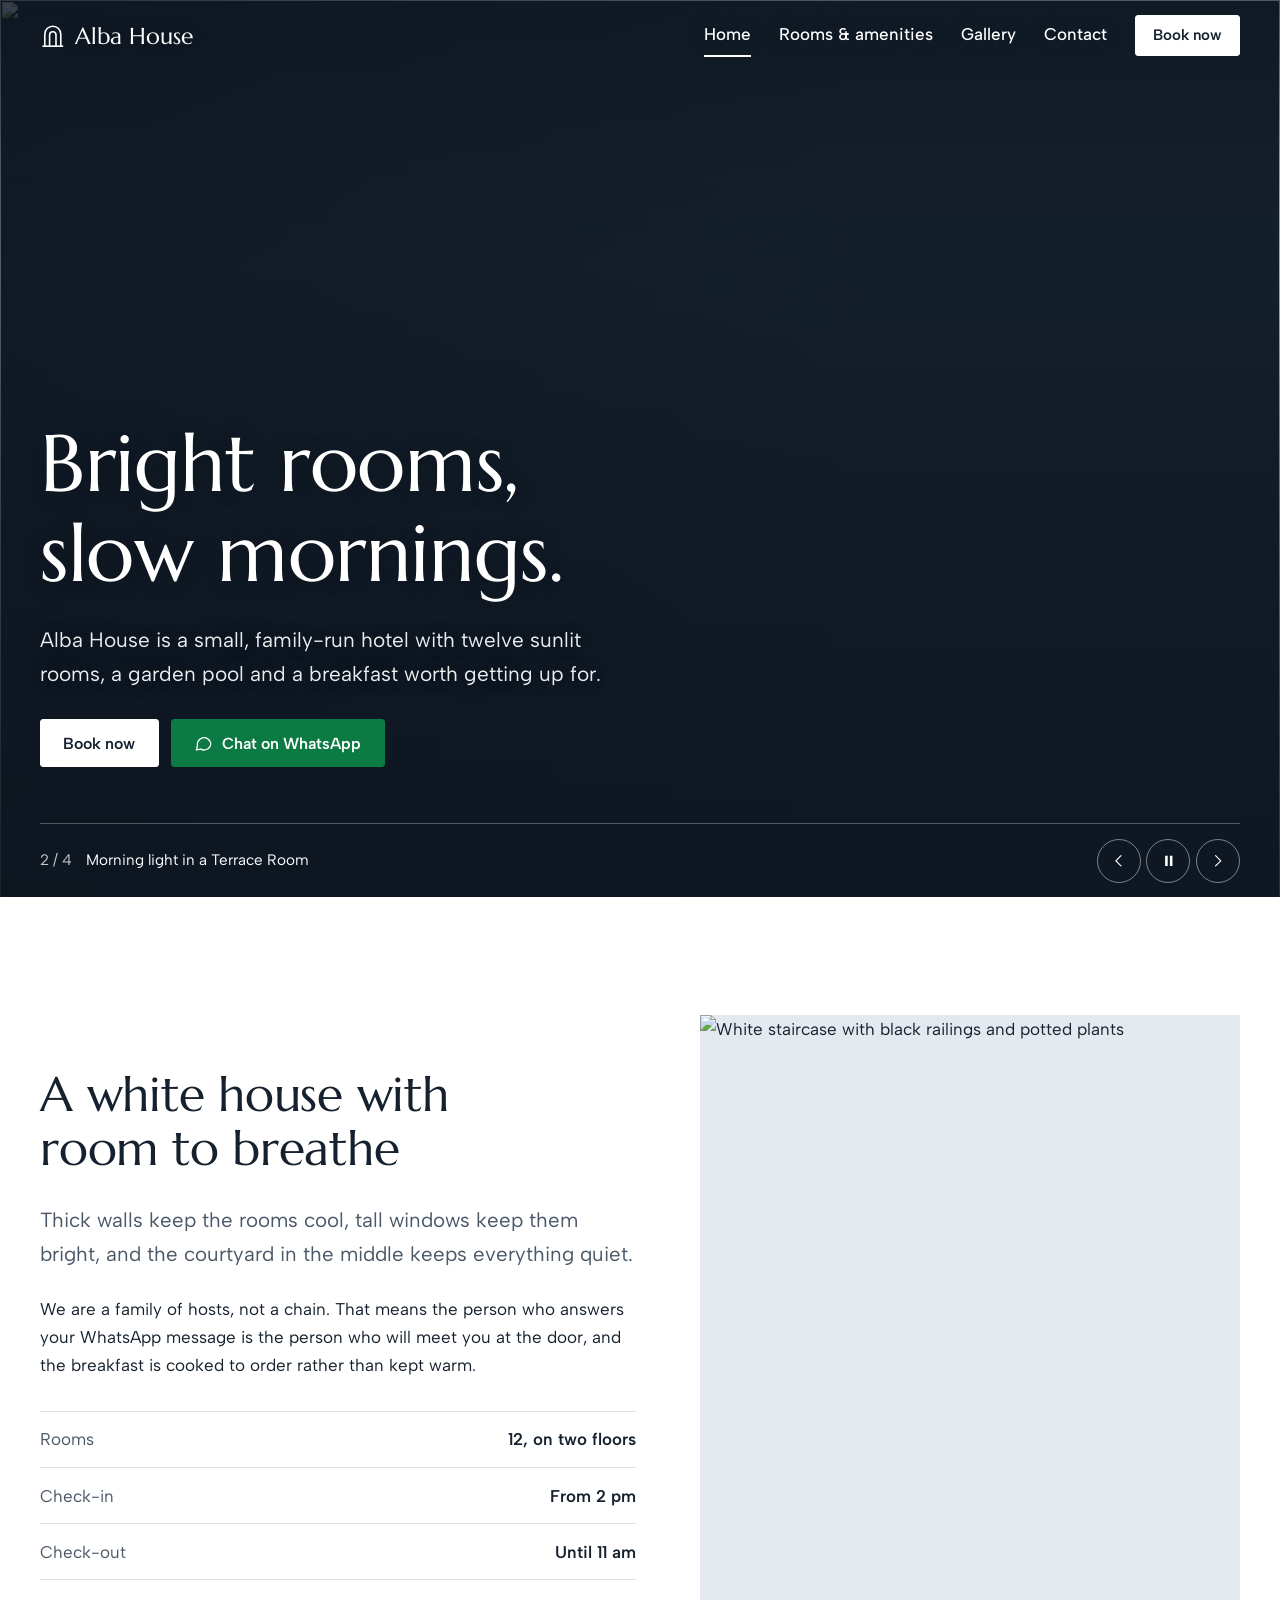
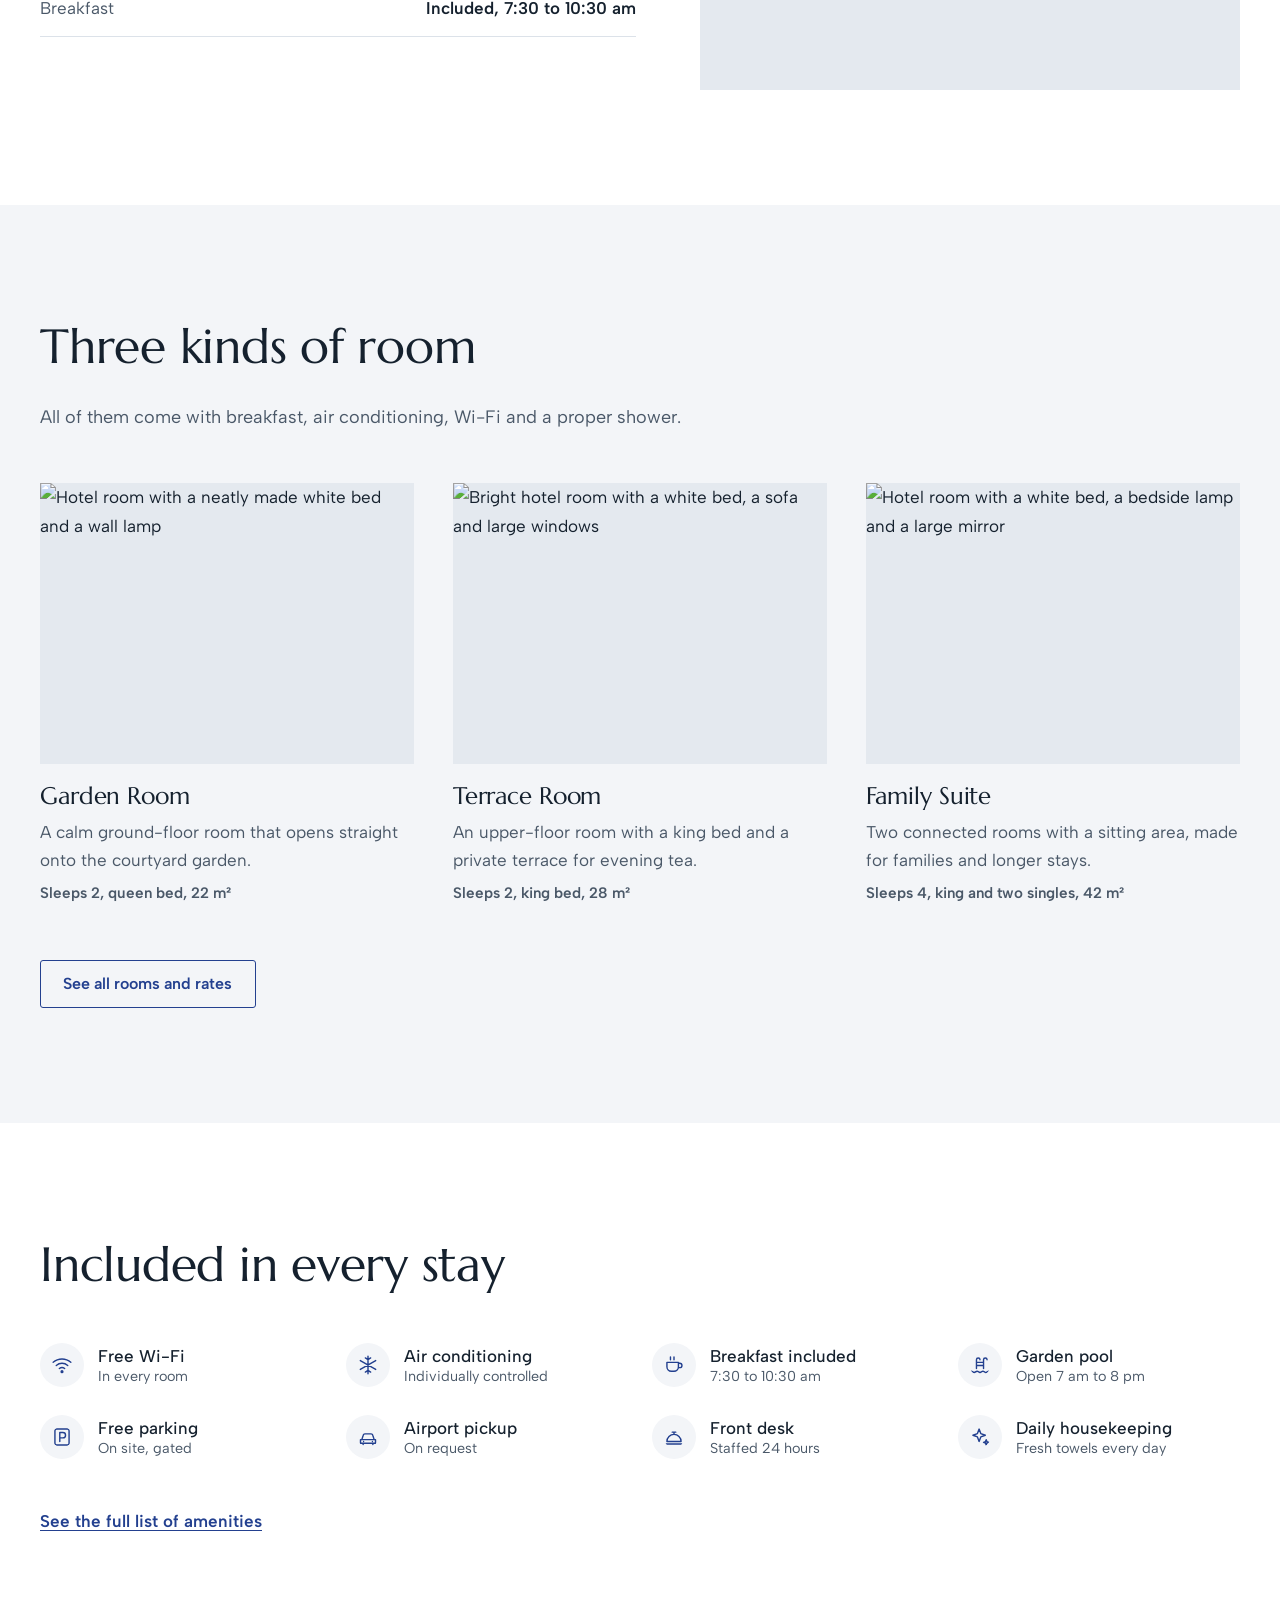
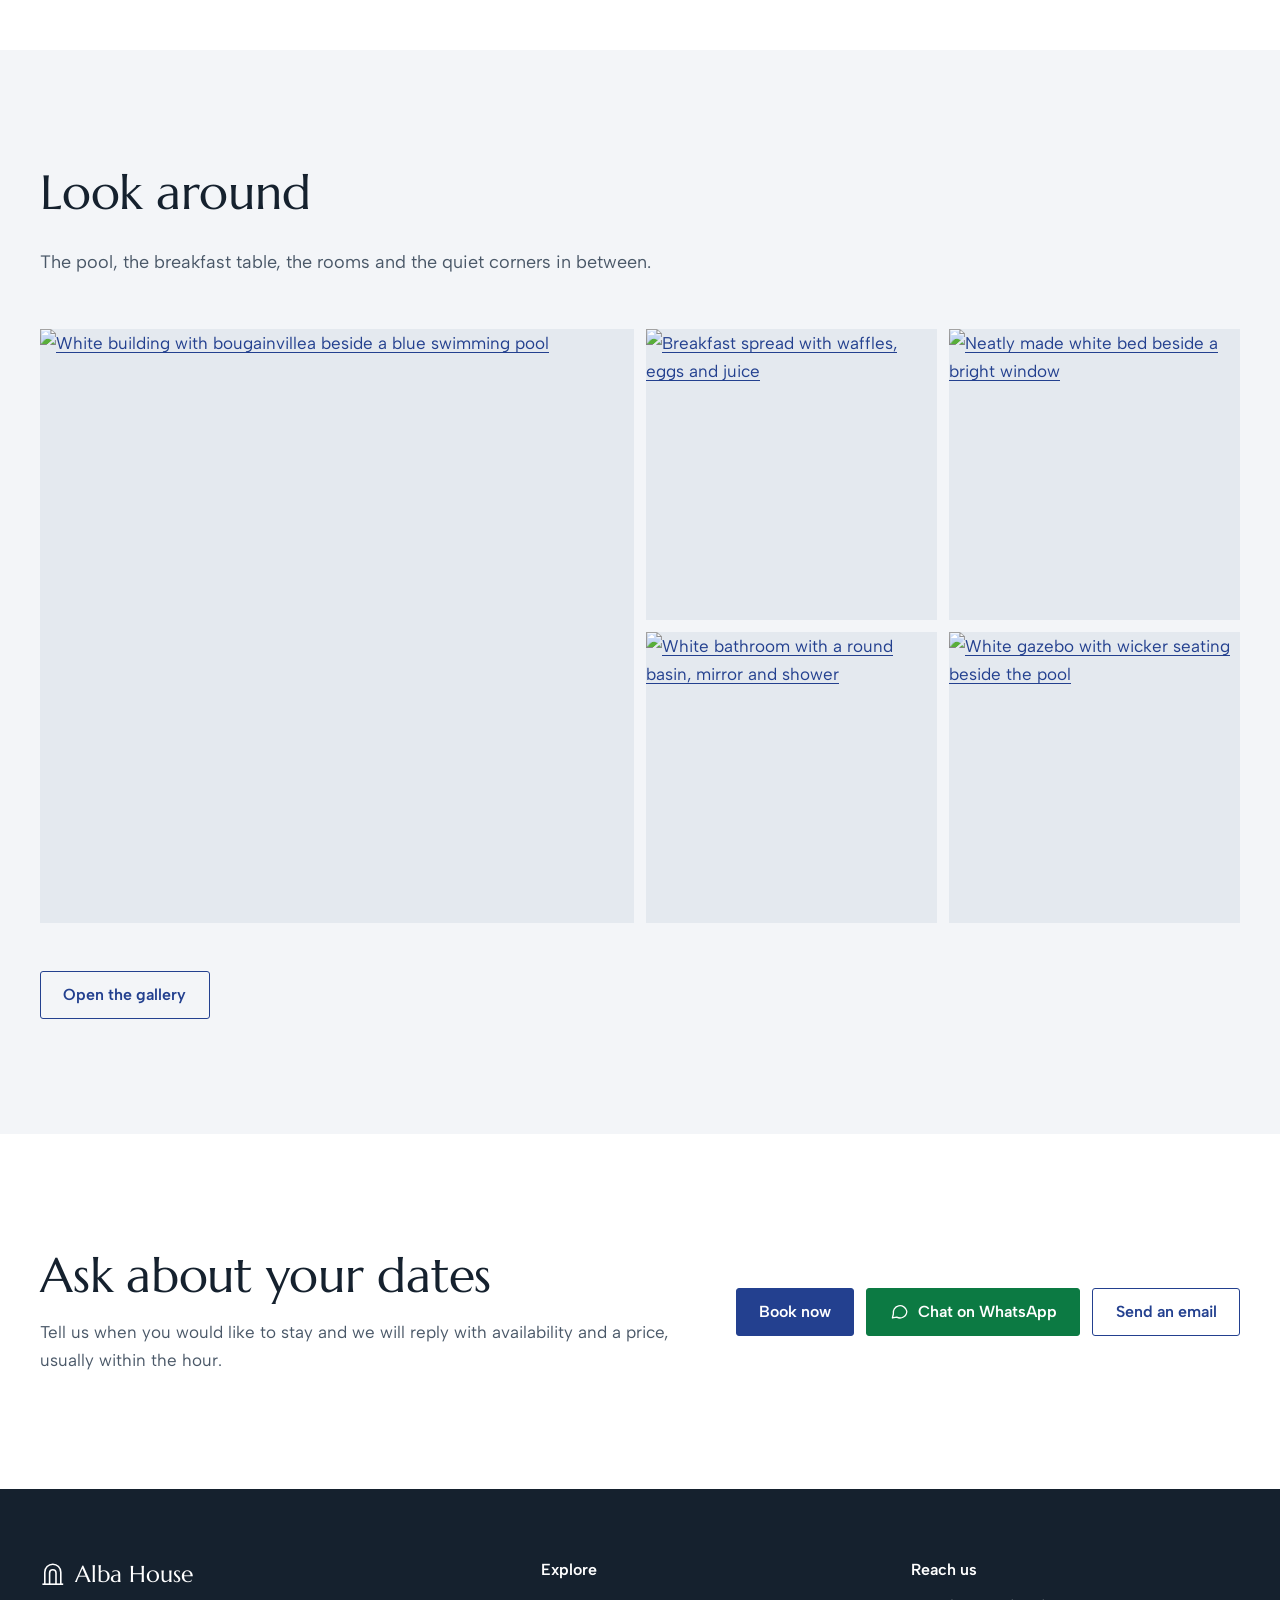
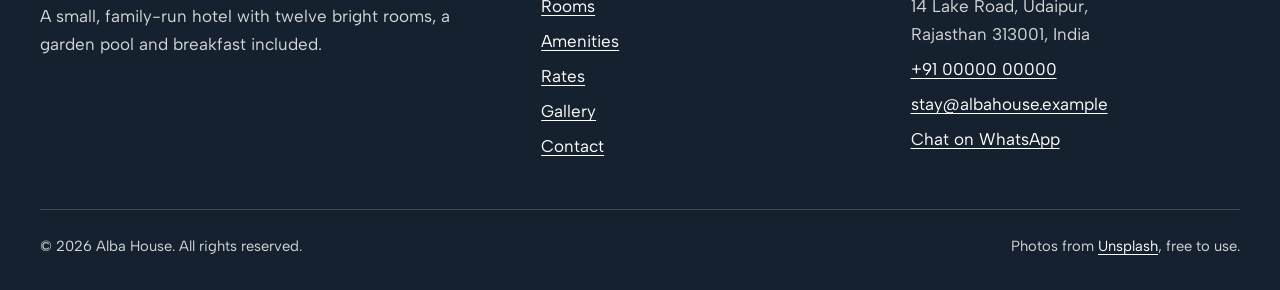
==== commit 20819feb: "Use brighter, whiter photos Replace dark sample photos in the hero, rooms and gallery with bright wh" ====
--- a/index.html
+++ b/index.html
@@ -13,7 +13,7 @@
   <meta property="og:site_name" content="Alba House">
   <meta property="og:title" content="Alba House | Small hotel with garden pool in Udaipur">
   <meta property="og:description" content="Twelve bright rooms, a garden pool and breakfast included. See the rooms, browse the gallery and book direct by WhatsApp or email.">
-  <meta property="og:image" content="https://images.unsplash.com/photo-1611892440504-42a792e24d32?auto=format&amp;fit=crop&amp;w=1200&amp;h=630&amp;q=70">
+  <meta property="og:image" content="https://images.unsplash.com/photo-1659779088205-b9b9bd33a283?auto=format&amp;fit=crop&amp;w=1200&amp;h=630&amp;q=70">
   <meta name="twitter:card" content="summary_large_image">
   <meta name="theme-color" content="#ffffff">
 
@@ -25,8 +25,8 @@
   <link rel="preload" href="fonts/albert-sans-latin-wght-normal.woff2" as="font" type="font/woff2" crossorigin>
   <!-- Speed: fetch the first hero photo before anything else -->
   <link rel="preload" as="image" fetchpriority="high"
-        href="https://images.unsplash.com/photo-1611892440504-42a792e24d32?auto=format&amp;fit=crop&amp;w=1280&amp;h=800&amp;q=65"
-        imagesrcset="https://images.unsplash.com/photo-1611892440504-42a792e24d32?auto=format&amp;fit=crop&amp;w=768&amp;h=480&amp;q=65 768w, https://images.unsplash.com/photo-1611892440504-42a792e24d32?auto=format&amp;fit=crop&amp;w=1280&amp;h=800&amp;q=65 1280w, https://images.unsplash.com/photo-1611892440504-42a792e24d32?auto=format&amp;fit=crop&amp;w=1920&amp;h=1200&amp;q=65 1920w, https://images.unsplash.com/photo-1611892440504-42a792e24d32?auto=format&amp;fit=crop&amp;w=2560&amp;h=1600&amp;q=65 2560w"
+        href="https://images.unsplash.com/photo-1659779088205-b9b9bd33a283?auto=format&amp;fit=crop&amp;w=1280&amp;h=800&amp;q=65"
+        imagesrcset="https://images.unsplash.com/photo-1659779088205-b9b9bd33a283?auto=format&amp;fit=crop&amp;w=768&amp;h=480&amp;q=65 768w, https://images.unsplash.com/photo-1659779088205-b9b9bd33a283?auto=format&amp;fit=crop&amp;w=1280&amp;h=800&amp;q=65 1280w, https://images.unsplash.com/photo-1659779088205-b9b9bd33a283?auto=format&amp;fit=crop&amp;w=1920&amp;h=1200&amp;q=65 1920w, https://images.unsplash.com/photo-1659779088205-b9b9bd33a283?auto=format&amp;fit=crop&amp;w=2560&amp;h=1600&amp;q=65 2560w"
         imagesizes="100vw">
 
   <!-- SEO: tells search engines this is a hotel. Update name, address, phone and email. -->
@@ -93,21 +93,21 @@
          copying or deleting one whole <img> tag. See README.md, "Change photos". -->
     <section class="hero" data-hero style="--slide-time: 6s" aria-label="Photos of Alba House">
       <div class="hero__slides" aria-hidden="true">
-        <img class="hero__slide is-active" data-caption="A Garden Room, looking out to the courtyard"
-             src="https://images.unsplash.com/photo-1611892440504-42a792e24d32?auto=format&amp;fit=crop&amp;w=1280&amp;h=800&amp;q=65"
-             srcset="https://images.unsplash.com/photo-1611892440504-42a792e24d32?auto=format&amp;fit=crop&amp;w=768&amp;h=480&amp;q=65 768w, https://images.unsplash.com/photo-1611892440504-42a792e24d32?auto=format&amp;fit=crop&amp;w=1280&amp;h=800&amp;q=65 1280w, https://images.unsplash.com/photo-1611892440504-42a792e24d32?auto=format&amp;fit=crop&amp;w=1920&amp;h=1200&amp;q=65 1920w, https://images.unsplash.com/photo-1611892440504-42a792e24d32?auto=format&amp;fit=crop&amp;w=2560&amp;h=1600&amp;q=65 2560w"
+        <img class="hero__slide is-active" data-caption="The house and its pool"
+             src="https://images.unsplash.com/photo-1659779088205-b9b9bd33a283?auto=format&amp;fit=crop&amp;w=1280&amp;h=800&amp;q=65"
+             srcset="https://images.unsplash.com/photo-1659779088205-b9b9bd33a283?auto=format&amp;fit=crop&amp;w=768&amp;h=480&amp;q=65 768w, https://images.unsplash.com/photo-1659779088205-b9b9bd33a283?auto=format&amp;fit=crop&amp;w=1280&amp;h=800&amp;q=65 1280w, https://images.unsplash.com/photo-1659779088205-b9b9bd33a283?auto=format&amp;fit=crop&amp;w=1920&amp;h=1200&amp;q=65 1920w, https://images.unsplash.com/photo-1659779088205-b9b9bd33a283?auto=format&amp;fit=crop&amp;w=2560&amp;h=1600&amp;q=65 2560w"
              sizes="100vw" width="1920" height="1200" alt="" fetchpriority="high" decoding="async">
-        <img class="hero__slide" data-caption="Loungers and shade by the pool"
-             data-src="https://images.unsplash.com/photo-1683914791856-040e5de792b3?auto=format&amp;fit=crop&amp;w=1280&amp;h=800&amp;q=65"
-             data-srcset="https://images.unsplash.com/photo-1683914791856-040e5de792b3?auto=format&amp;fit=crop&amp;w=768&amp;h=480&amp;q=65 768w, https://images.unsplash.com/photo-1683914791856-040e5de792b3?auto=format&amp;fit=crop&amp;w=1280&amp;h=800&amp;q=65 1280w, https://images.unsplash.com/photo-1683914791856-040e5de792b3?auto=format&amp;fit=crop&amp;w=1920&amp;h=1200&amp;q=65 1920w, https://images.unsplash.com/photo-1683914791856-040e5de792b3?auto=format&amp;fit=crop&amp;w=2560&amp;h=1600&amp;q=65 2560w"
+        <img class="hero__slide" data-caption="Morning light in a Terrace Room"
+             data-src="https://images.unsplash.com/photo-1631049552057-403cdb8f0658?auto=format&amp;fit=crop&amp;w=1280&amp;h=800&amp;q=65"
+             data-srcset="https://images.unsplash.com/photo-1631049552057-403cdb8f0658?auto=format&amp;fit=crop&amp;w=768&amp;h=480&amp;q=65 768w, https://images.unsplash.com/photo-1631049552057-403cdb8f0658?auto=format&amp;fit=crop&amp;w=1280&amp;h=800&amp;q=65 1280w, https://images.unsplash.com/photo-1631049552057-403cdb8f0658?auto=format&amp;fit=crop&amp;w=1920&amp;h=1200&amp;q=65 1920w, https://images.unsplash.com/photo-1631049552057-403cdb8f0658?auto=format&amp;fit=crop&amp;w=2560&amp;h=1600&amp;q=65 2560w"
              sizes="100vw" width="1920" height="1200" alt="" decoding="async">
-        <img class="hero__slide" data-caption="Fresh white linen in a Terrace Room"
-             data-src="https://images.unsplash.com/photo-1582719478250-c89cae4dc85b?auto=format&amp;fit=crop&amp;w=1280&amp;h=800&amp;q=65"
-             data-srcset="https://images.unsplash.com/photo-1582719478250-c89cae4dc85b?auto=format&amp;fit=crop&amp;w=768&amp;h=480&amp;q=65 768w, https://images.unsplash.com/photo-1582719478250-c89cae4dc85b?auto=format&amp;fit=crop&amp;w=1280&amp;h=800&amp;q=65 1280w, https://images.unsplash.com/photo-1582719478250-c89cae4dc85b?auto=format&amp;fit=crop&amp;w=1920&amp;h=1200&amp;q=65 1920w, https://images.unsplash.com/photo-1582719478250-c89cae4dc85b?auto=format&amp;fit=crop&amp;w=2560&amp;h=1600&amp;q=65 2560w"
+        <img class="hero__slide" data-caption="Shade and soft seats beside the pool"
+             data-src="https://images.unsplash.com/photo-1781456016988-04806c42c260?auto=format&amp;fit=crop&amp;w=1280&amp;h=800&amp;q=65"
+             data-srcset="https://images.unsplash.com/photo-1781456016988-04806c42c260?auto=format&amp;fit=crop&amp;w=768&amp;h=480&amp;q=65 768w, https://images.unsplash.com/photo-1781456016988-04806c42c260?auto=format&amp;fit=crop&amp;w=1280&amp;h=800&amp;q=65 1280w, https://images.unsplash.com/photo-1781456016988-04806c42c260?auto=format&amp;fit=crop&amp;w=1920&amp;h=1200&amp;q=65 1920w, https://images.unsplash.com/photo-1781456016988-04806c42c260?auto=format&amp;fit=crop&amp;w=2560&amp;h=1600&amp;q=65 2560w"
              sizes="100vw" width="1920" height="1200" alt="" decoding="async">
-        <img class="hero__slide" data-caption="The house seen from the lawn"
-             data-src="https://images.unsplash.com/photo-1785515357226-035f1d8b7e70?auto=format&amp;fit=crop&amp;w=1280&amp;h=800&amp;q=65"
-             data-srcset="https://images.unsplash.com/photo-1785515357226-035f1d8b7e70?auto=format&amp;fit=crop&amp;w=768&amp;h=480&amp;q=65 768w, https://images.unsplash.com/photo-1785515357226-035f1d8b7e70?auto=format&amp;fit=crop&amp;w=1280&amp;h=800&amp;q=65 1280w, https://images.unsplash.com/photo-1785515357226-035f1d8b7e70?auto=format&amp;fit=crop&amp;w=1920&amp;h=1200&amp;q=65 1920w, https://images.unsplash.com/photo-1785515357226-035f1d8b7e70?auto=format&amp;fit=crop&amp;w=2560&amp;h=1600&amp;q=65 2560w"
+        <img class="hero__slide" data-caption="Bougainvillea over the pool terrace"
+             data-src="https://images.unsplash.com/photo-1606819422797-74627f4dac0b?auto=format&amp;fit=crop&amp;w=1280&amp;h=800&amp;q=65"
+             data-srcset="https://images.unsplash.com/photo-1606819422797-74627f4dac0b?auto=format&amp;fit=crop&amp;w=768&amp;h=480&amp;q=65 768w, https://images.unsplash.com/photo-1606819422797-74627f4dac0b?auto=format&amp;fit=crop&amp;w=1280&amp;h=800&amp;q=65 1280w, https://images.unsplash.com/photo-1606819422797-74627f4dac0b?auto=format&amp;fit=crop&amp;w=1920&amp;h=1200&amp;q=65 1920w, https://images.unsplash.com/photo-1606819422797-74627f4dac0b?auto=format&amp;fit=crop&amp;w=2560&amp;h=1600&amp;q=65 2560w"
              sizes="100vw" width="1920" height="1200" alt="" decoding="async">
       </div>
 
@@ -127,7 +127,7 @@
         <div class="hero__bar">
           <p class="hero__caption" aria-live="polite">
             <span class="hero__count" data-hero-count>1 / 4</span>
-            <span class="hero__caption-text" data-hero-caption>A Garden Room, looking out to the courtyard</span>
+            <span class="hero__caption-text" data-hero-caption>The house and its pool</span>
           </p>
           <div class="hero__controls">
             <button class="hero__btn" type="button" data-hero-prev>
@@ -165,10 +165,10 @@
           </dl>
         </div>
         <div class="welcome__media">
-          <img src="https://images.unsplash.com/photo-1549638441-b787d2e11f14?auto=format&amp;fit=crop&amp;w=800&amp;h=1000&amp;q=70"
-               srcset="https://images.unsplash.com/photo-1549638441-b787d2e11f14?auto=format&amp;fit=crop&amp;w=400&amp;h=500&amp;q=70 400w, https://images.unsplash.com/photo-1549638441-b787d2e11f14?auto=format&amp;fit=crop&amp;w=640&amp;h=800&amp;q=70 640w, https://images.unsplash.com/photo-1549638441-b787d2e11f14?auto=format&amp;fit=crop&amp;w=800&amp;h=1000&amp;q=70 800w, https://images.unsplash.com/photo-1549638441-b787d2e11f14?auto=format&amp;fit=crop&amp;w=1100&amp;h=1375&amp;q=70 1100w"
+          <img src="https://images.unsplash.com/photo-1767882360198-5122a32a8c18?auto=format&amp;fit=crop&amp;w=800&amp;h=1000&amp;q=70"
+               srcset="https://images.unsplash.com/photo-1767882360198-5122a32a8c18?auto=format&amp;fit=crop&amp;w=400&amp;h=500&amp;q=70 400w, https://images.unsplash.com/photo-1767882360198-5122a32a8c18?auto=format&amp;fit=crop&amp;w=640&amp;h=800&amp;q=70 640w, https://images.unsplash.com/photo-1767882360198-5122a32a8c18?auto=format&amp;fit=crop&amp;w=800&amp;h=1000&amp;q=70 800w, https://images.unsplash.com/photo-1767882360198-5122a32a8c18?auto=format&amp;fit=crop&amp;w=1100&amp;h=1375&amp;q=70 1100w"
                sizes="(min-width: 48rem) 44vw, 92vw"
-               width="800" height="1000" alt="Neatly made white bed beside a bright window" loading="lazy" decoding="async">
+               width="800" height="1000" alt="White staircase with black railings and potted plants" loading="lazy" decoding="async">
         </div>
       </div>
     </section>
@@ -182,28 +182,28 @@
         </div>
         <ul class="room-cards">
           <li class="room-card">
-            <img src="https://images.unsplash.com/photo-1611892440504-42a792e24d32?auto=format&amp;fit=crop&amp;w=800&amp;h=600&amp;q=70"
-                 srcset="https://images.unsplash.com/photo-1611892440504-42a792e24d32?auto=format&amp;fit=crop&amp;w=400&amp;h=300&amp;q=70 400w, https://images.unsplash.com/photo-1611892440504-42a792e24d32?auto=format&amp;fit=crop&amp;w=640&amp;h=480&amp;q=70 640w, https://images.unsplash.com/photo-1611892440504-42a792e24d32?auto=format&amp;fit=crop&amp;w=800&amp;h=600&amp;q=70 800w, https://images.unsplash.com/photo-1611892440504-42a792e24d32?auto=format&amp;fit=crop&amp;w=1200&amp;h=900&amp;q=70 1200w"
+            <img src="https://images.unsplash.com/photo-1759264244726-adde4e4318fc?auto=format&amp;fit=crop&amp;w=800&amp;h=600&amp;q=70"
+                 srcset="https://images.unsplash.com/photo-1759264244726-adde4e4318fc?auto=format&amp;fit=crop&amp;w=400&amp;h=300&amp;q=70 400w, https://images.unsplash.com/photo-1759264244726-adde4e4318fc?auto=format&amp;fit=crop&amp;w=640&amp;h=480&amp;q=70 640w, https://images.unsplash.com/photo-1759264244726-adde4e4318fc?auto=format&amp;fit=crop&amp;w=800&amp;h=600&amp;q=70 800w, https://images.unsplash.com/photo-1759264244726-adde4e4318fc?auto=format&amp;fit=crop&amp;w=1200&amp;h=900&amp;q=70 1200w"
                  sizes="(min-width: 62rem) 30vw, (min-width: 40rem) 45vw, 92vw"
-                 width="800" height="600" alt="Hotel bedroom with a wooden bed, teal pillows and a view of a private garden" loading="lazy" decoding="async">
+                 width="800" height="600" alt="Hotel room with a neatly made white bed and a wall lamp" loading="lazy" decoding="async">
             <h3><a href="rooms.html#garden-room">Garden Room</a></h3>
             <p>A calm ground-floor room that opens straight onto the courtyard garden.</p>
             <p class="room-card__meta">Sleeps 2, queen bed, 22 m²</p>
           </li>
           <li class="room-card">
-            <img src="https://images.unsplash.com/photo-1618773928121-c32242e63f39?auto=format&amp;fit=crop&amp;w=800&amp;h=600&amp;q=70"
-                 srcset="https://images.unsplash.com/photo-1618773928121-c32242e63f39?auto=format&amp;fit=crop&amp;w=400&amp;h=300&amp;q=70 400w, https://images.unsplash.com/photo-1618773928121-c32242e63f39?auto=format&amp;fit=crop&amp;w=640&amp;h=480&amp;q=70 640w, https://images.unsplash.com/photo-1618773928121-c32242e63f39?auto=format&amp;fit=crop&amp;w=800&amp;h=600&amp;q=70 800w, https://images.unsplash.com/photo-1618773928121-c32242e63f39?auto=format&amp;fit=crop&amp;w=1200&amp;h=900&amp;q=70 1200w"
+            <img src="https://images.unsplash.com/photo-1631049552057-403cdb8f0658?auto=format&amp;fit=crop&amp;w=800&amp;h=600&amp;q=70"
+                 srcset="https://images.unsplash.com/photo-1631049552057-403cdb8f0658?auto=format&amp;fit=crop&amp;w=400&amp;h=300&amp;q=70 400w, https://images.unsplash.com/photo-1631049552057-403cdb8f0658?auto=format&amp;fit=crop&amp;w=640&amp;h=480&amp;q=70 640w, https://images.unsplash.com/photo-1631049552057-403cdb8f0658?auto=format&amp;fit=crop&amp;w=800&amp;h=600&amp;q=70 800w, https://images.unsplash.com/photo-1631049552057-403cdb8f0658?auto=format&amp;fit=crop&amp;w=1200&amp;h=900&amp;q=70 1200w"
                  sizes="(min-width: 62rem) 30vw, (min-width: 40rem) 45vw, 92vw"
-                 width="800" height="600" alt="Bed made up with white linen and throw pillows" loading="lazy" decoding="async">
+                 width="800" height="600" alt="Bright hotel room with a white bed, a sofa and large windows" loading="lazy" decoding="async">
             <h3><a href="rooms.html#terrace-room">Terrace Room</a></h3>
             <p>An upper-floor room with a king bed and a private terrace for evening tea.</p>
             <p class="room-card__meta">Sleeps 2, king bed, 28 m²</p>
           </li>
           <li class="room-card">
-            <img src="https://images.unsplash.com/photo-1590490360182-c33d57733427?auto=format&amp;fit=crop&amp;w=800&amp;h=600&amp;q=70"
-                 srcset="https://images.unsplash.com/photo-1590490360182-c33d57733427?auto=format&amp;fit=crop&amp;w=400&amp;h=300&amp;q=70 400w, https://images.unsplash.com/photo-1590490360182-c33d57733427?auto=format&amp;fit=crop&amp;w=640&amp;h=480&amp;q=70 640w, https://images.unsplash.com/photo-1590490360182-c33d57733427?auto=format&amp;fit=crop&amp;w=800&amp;h=600&amp;q=70 800w, https://images.unsplash.com/photo-1590490360182-c33d57733427?auto=format&amp;fit=crop&amp;w=1200&amp;h=900&amp;q=70 1200w"
+            <img src="https://images.unsplash.com/photo-1631049421450-348ccd7f8949?auto=format&amp;fit=crop&amp;w=800&amp;h=600&amp;q=70"
+                 srcset="https://images.unsplash.com/photo-1631049421450-348ccd7f8949?auto=format&amp;fit=crop&amp;w=400&amp;h=300&amp;q=70 400w, https://images.unsplash.com/photo-1631049421450-348ccd7f8949?auto=format&amp;fit=crop&amp;w=640&amp;h=480&amp;q=70 640w, https://images.unsplash.com/photo-1631049421450-348ccd7f8949?auto=format&amp;fit=crop&amp;w=800&amp;h=600&amp;q=70 800w, https://images.unsplash.com/photo-1631049421450-348ccd7f8949?auto=format&amp;fit=crop&amp;w=1200&amp;h=900&amp;q=70 1200w"
                  sizes="(min-width: 62rem) 30vw, (min-width: 40rem) 45vw, 92vw"
-                 width="800" height="600" alt="Bright hotel suite with a white sofa and a red throw pillow" loading="lazy" decoding="async">
+                 width="800" height="600" alt="Hotel room with a white bed, a bedside lamp and a large mirror" loading="lazy" decoding="async">
             <h3><a href="rooms.html#family-suite">Family Suite</a></h3>
             <p>Two connected rooms with a sitting area, made for families and longer stays.</p>
             <p class="room-card__meta">Sleeps 4, king and two singles, 42 m²</p>
@@ -262,14 +262,14 @@
       <div class="wrap">
         <div class="section__intro">
           <h2 id="gallery-title">Look around</h2>
-          <p>The pool, the breakfast table, the lounge and the rooms, as they are.</p>
+          <p>The pool, the breakfast table, the rooms and the quiet corners in between.</p>
         </div>
         <div class="mosaic">
         <a href="gallery.html">
-          <img src="https://images.unsplash.com/photo-1683914791856-040e5de792b3?auto=format&amp;fit=crop&amp;w=1200&amp;h=900&amp;q=70"
-               srcset="https://images.unsplash.com/photo-1683914791856-040e5de792b3?auto=format&amp;fit=crop&amp;w=640&amp;h=480&amp;q=70 640w, https://images.unsplash.com/photo-1683914791856-040e5de792b3?auto=format&amp;fit=crop&amp;w=960&amp;h=720&amp;q=70 960w, https://images.unsplash.com/photo-1683914791856-040e5de792b3?auto=format&amp;fit=crop&amp;w=1200&amp;h=900&amp;q=70 1200w, https://images.unsplash.com/photo-1683914791856-040e5de792b3?auto=format&amp;fit=crop&amp;w=1600&amp;h=1200&amp;q=70 1600w"
+          <img src="https://images.unsplash.com/photo-1606819422797-74627f4dac0b?auto=format&amp;fit=crop&amp;w=1200&amp;h=900&amp;q=70"
+               srcset="https://images.unsplash.com/photo-1606819422797-74627f4dac0b?auto=format&amp;fit=crop&amp;w=640&amp;h=480&amp;q=70 640w, https://images.unsplash.com/photo-1606819422797-74627f4dac0b?auto=format&amp;fit=crop&amp;w=960&amp;h=720&amp;q=70 960w, https://images.unsplash.com/photo-1606819422797-74627f4dac0b?auto=format&amp;fit=crop&amp;w=1200&amp;h=900&amp;q=70 1200w, https://images.unsplash.com/photo-1606819422797-74627f4dac0b?auto=format&amp;fit=crop&amp;w=1600&amp;h=1200&amp;q=70 1600w"
                sizes="(min-width: 48rem) 48vw, 92vw"
-               width="1200" height="900" alt="Lounge chairs and an umbrella beside the swimming pool" loading="lazy" decoding="async">
+               width="1200" height="900" alt="White building with bougainvillea beside a blue swimming pool" loading="lazy" decoding="async">
         </a>
         <a href="gallery.html">
           <img src="https://images.unsplash.com/photo-1504754524776-8f4f37790ca0?auto=format&amp;fit=crop&amp;w=600&amp;h=600&amp;q=70"
@@ -278,22 +278,22 @@
                width="600" height="600" alt="Breakfast spread with waffles, eggs and juice" loading="lazy" decoding="async">
         </a>
         <a href="gallery.html">
-          <img src="https://images.unsplash.com/photo-1660557989725-f511e9fa6267?auto=format&amp;fit=crop&amp;w=600&amp;h=600&amp;q=70"
-               srcset="https://images.unsplash.com/photo-1660557989725-f511e9fa6267?auto=format&amp;fit=crop&amp;w=300&amp;h=300&amp;q=70 300w, https://images.unsplash.com/photo-1660557989725-f511e9fa6267?auto=format&amp;fit=crop&amp;w=600&amp;h=600&amp;q=70 600w, https://images.unsplash.com/photo-1660557989725-f511e9fa6267?auto=format&amp;fit=crop&amp;w=900&amp;h=900&amp;q=70 900w"
+          <img src="https://images.unsplash.com/photo-1549638441-b787d2e11f14?auto=format&amp;fit=crop&amp;w=600&amp;h=600&amp;q=70"
+               srcset="https://images.unsplash.com/photo-1549638441-b787d2e11f14?auto=format&amp;fit=crop&amp;w=300&amp;h=300&amp;q=70 300w, https://images.unsplash.com/photo-1549638441-b787d2e11f14?auto=format&amp;fit=crop&amp;w=600&amp;h=600&amp;q=70 600w, https://images.unsplash.com/photo-1549638441-b787d2e11f14?auto=format&amp;fit=crop&amp;w=900&amp;h=900&amp;q=70 900w"
                sizes="(min-width: 48rem) 24vw, 46vw"
-               width="600" height="600" alt="Lounge with a sofa and a coffee table" loading="lazy" decoding="async">
-        </a>
-        <a href="gallery.html">
-          <img src="https://images.unsplash.com/photo-1646974400439-8472d58bb19e?auto=format&amp;fit=crop&amp;w=600&amp;h=600&amp;q=70"
-               srcset="https://images.unsplash.com/photo-1646974400439-8472d58bb19e?auto=format&amp;fit=crop&amp;w=300&amp;h=300&amp;q=70 300w, https://images.unsplash.com/photo-1646974400439-8472d58bb19e?auto=format&amp;fit=crop&amp;w=600&amp;h=600&amp;q=70 600w, https://images.unsplash.com/photo-1646974400439-8472d58bb19e?auto=format&amp;fit=crop&amp;w=900&amp;h=900&amp;q=70 900w"
+               width="600" height="600" alt="Neatly made white bed beside a bright window" loading="lazy" decoding="async">
+        </a>
+        <a href="gallery.html">
+          <img src="https://images.unsplash.com/photo-1718894070114-6de0e98449a2?auto=format&amp;fit=crop&amp;w=600&amp;h=600&amp;q=70"
+               srcset="https://images.unsplash.com/photo-1718894070114-6de0e98449a2?auto=format&amp;fit=crop&amp;w=300&amp;h=300&amp;q=70 300w, https://images.unsplash.com/photo-1718894070114-6de0e98449a2?auto=format&amp;fit=crop&amp;w=600&amp;h=600&amp;q=70 600w, https://images.unsplash.com/photo-1718894070114-6de0e98449a2?auto=format&amp;fit=crop&amp;w=900&amp;h=900&amp;q=70 900w"
                sizes="(min-width: 48rem) 24vw, 46vw"
-               width="600" height="600" alt="Bathroom with a large bathtub next to a window" loading="lazy" decoding="async">
-        </a>
-        <a href="gallery.html">
-          <img src="https://images.unsplash.com/photo-1549294413-26f195200c16?auto=format&amp;fit=crop&amp;w=600&amp;h=600&amp;q=70"
-               srcset="https://images.unsplash.com/photo-1549294413-26f195200c16?auto=format&amp;fit=crop&amp;w=300&amp;h=300&amp;q=70 300w, https://images.unsplash.com/photo-1549294413-26f195200c16?auto=format&amp;fit=crop&amp;w=600&amp;h=600&amp;q=70 600w, https://images.unsplash.com/photo-1549294413-26f195200c16?auto=format&amp;fit=crop&amp;w=900&amp;h=900&amp;q=70 900w"
+               width="600" height="600" alt="White bathroom with a round basin, mirror and shower" loading="lazy" decoding="async">
+        </a>
+        <a href="gallery.html">
+          <img src="https://images.unsplash.com/photo-1781456016988-04806c42c260?auto=format&amp;fit=crop&amp;w=600&amp;h=600&amp;q=70"
+               srcset="https://images.unsplash.com/photo-1781456016988-04806c42c260?auto=format&amp;fit=crop&amp;w=300&amp;h=300&amp;q=70 300w, https://images.unsplash.com/photo-1781456016988-04806c42c260?auto=format&amp;fit=crop&amp;w=600&amp;h=600&amp;q=70 600w, https://images.unsplash.com/photo-1781456016988-04806c42c260?auto=format&amp;fit=crop&amp;w=900&amp;h=900&amp;q=70 900w"
                sizes="(min-width: 48rem) 24vw, 46vw"
-               width="600" height="600" alt="Wooden lounge chairs by a pool surrounded by palm trees" loading="lazy" decoding="async">
+               width="600" height="600" alt="White gazebo with wicker seating beside the pool" loading="lazy" decoding="async">
         </a>
         </div>
         <p class="section__more"><a class="btn btn--outline" href="gallery.html">Open the gallery</a></p>
--- a/css/styles.css
+++ b/css/styles.css
@@ -259,10 +259,16 @@
 /* Darkens the top (menu) and bottom (headline) so white text stays readable */
 .hero::before {
   content: ""; position: absolute; inset: 0; z-index: -1;
+  /* Three soft shades (top, bottom, left) keep white text readable on bright photos */
   background:
-    linear-gradient(to bottom, rgba(13, 21, 31, 0.55) 0, rgba(13, 21, 31, 0) 26%),
-    linear-gradient(to top, rgba(13, 21, 31, 0.82) 0, rgba(13, 21, 31, 0.35) 45%, rgba(13, 21, 31, 0) 75%);
-}
+    linear-gradient(to bottom, rgba(13, 21, 31, 0.62) 0, rgba(13, 21, 31, 0) 30%),
+    linear-gradient(to top, rgba(13, 21, 31, 0.86) 0, rgba(13, 21, 31, 0.5) 42%, rgba(13, 21, 31, 0) 82%),
+    linear-gradient(to right, rgba(13, 21, 31, 0.5) 0, rgba(13, 21, 31, 0) 68%);
+}
+.site-header .btn { text-shadow: none; }
+.hero h1,
+.hero__text,
+.has-hero .site-header:not(.is-stuck):not(.is-open) { text-shadow: 0 1px 18px rgba(13, 21, 31, 0.45); }
 
 .hero__content { padding-block: calc(var(--header-h) + 3rem) clamp(2rem, 5vw, 3.5rem); }
 .hero h1 { max-width: 14ch; margin-bottom: 0.3em; }
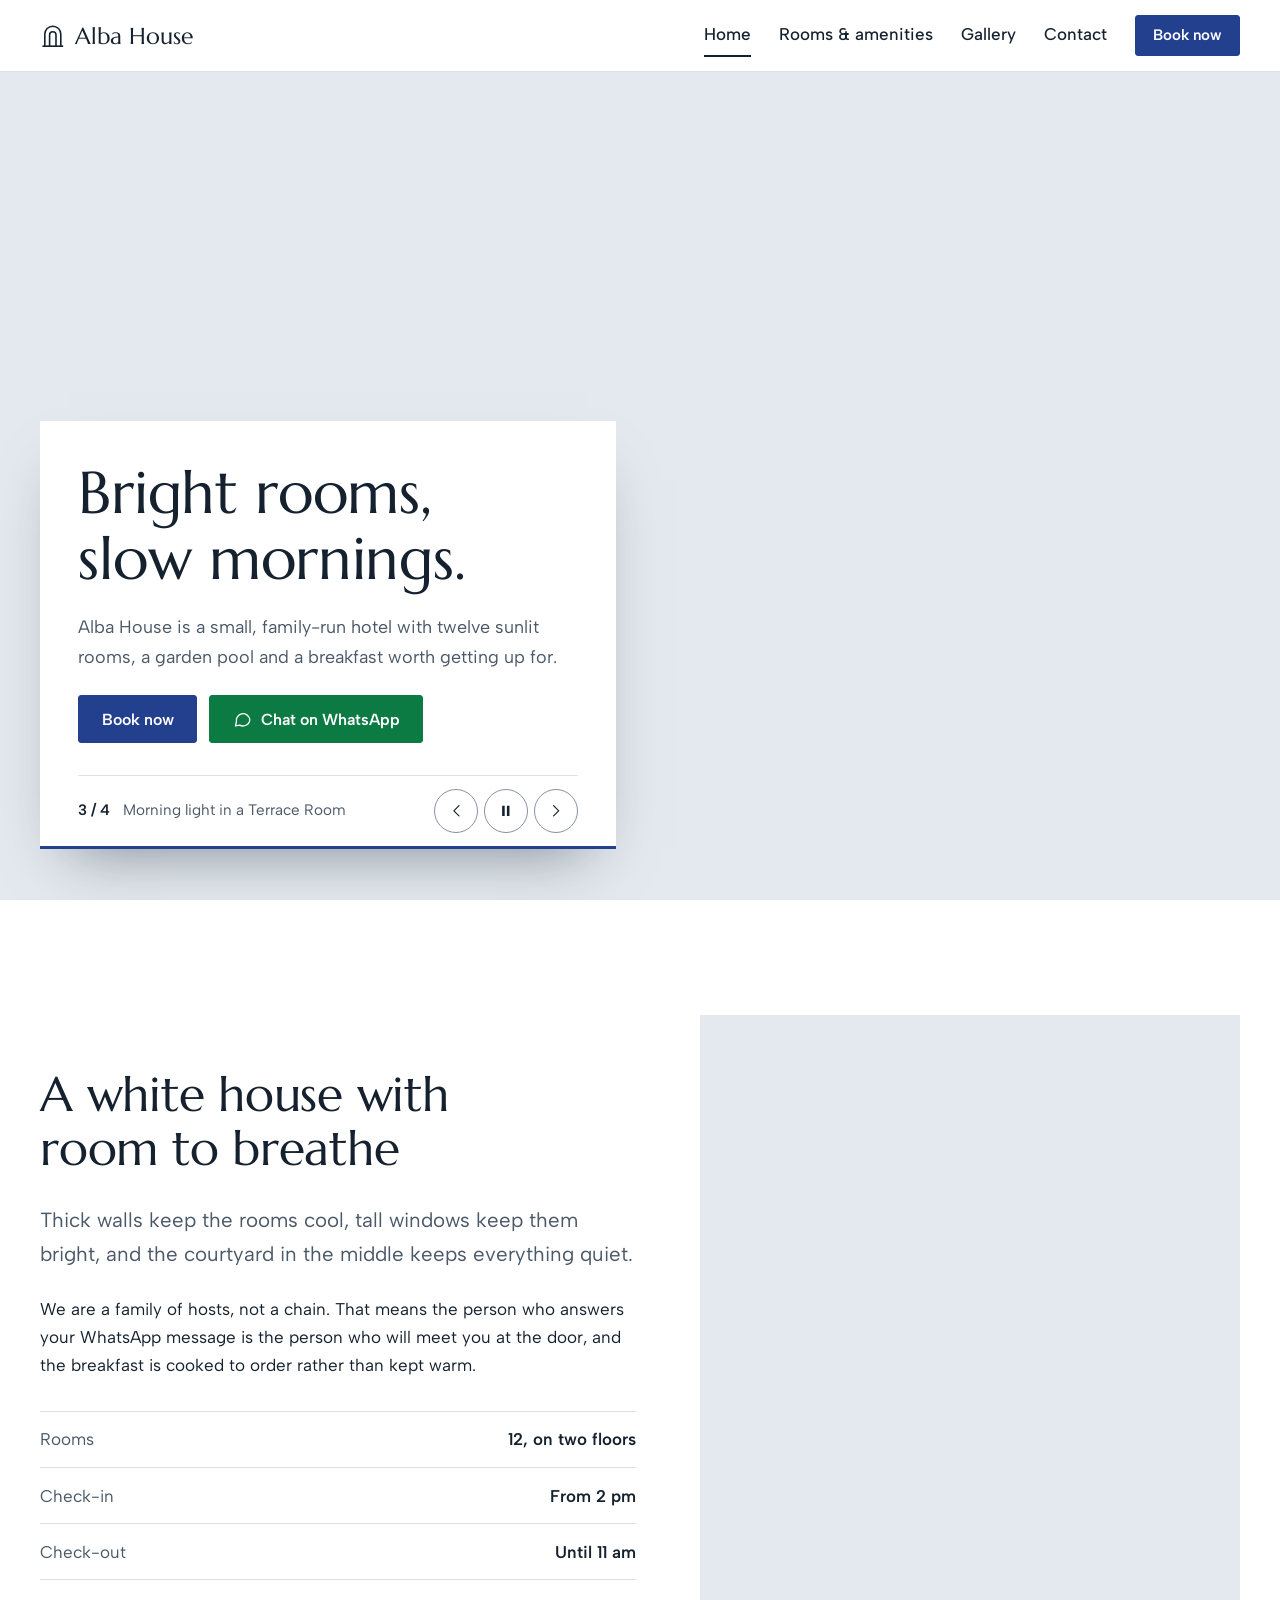
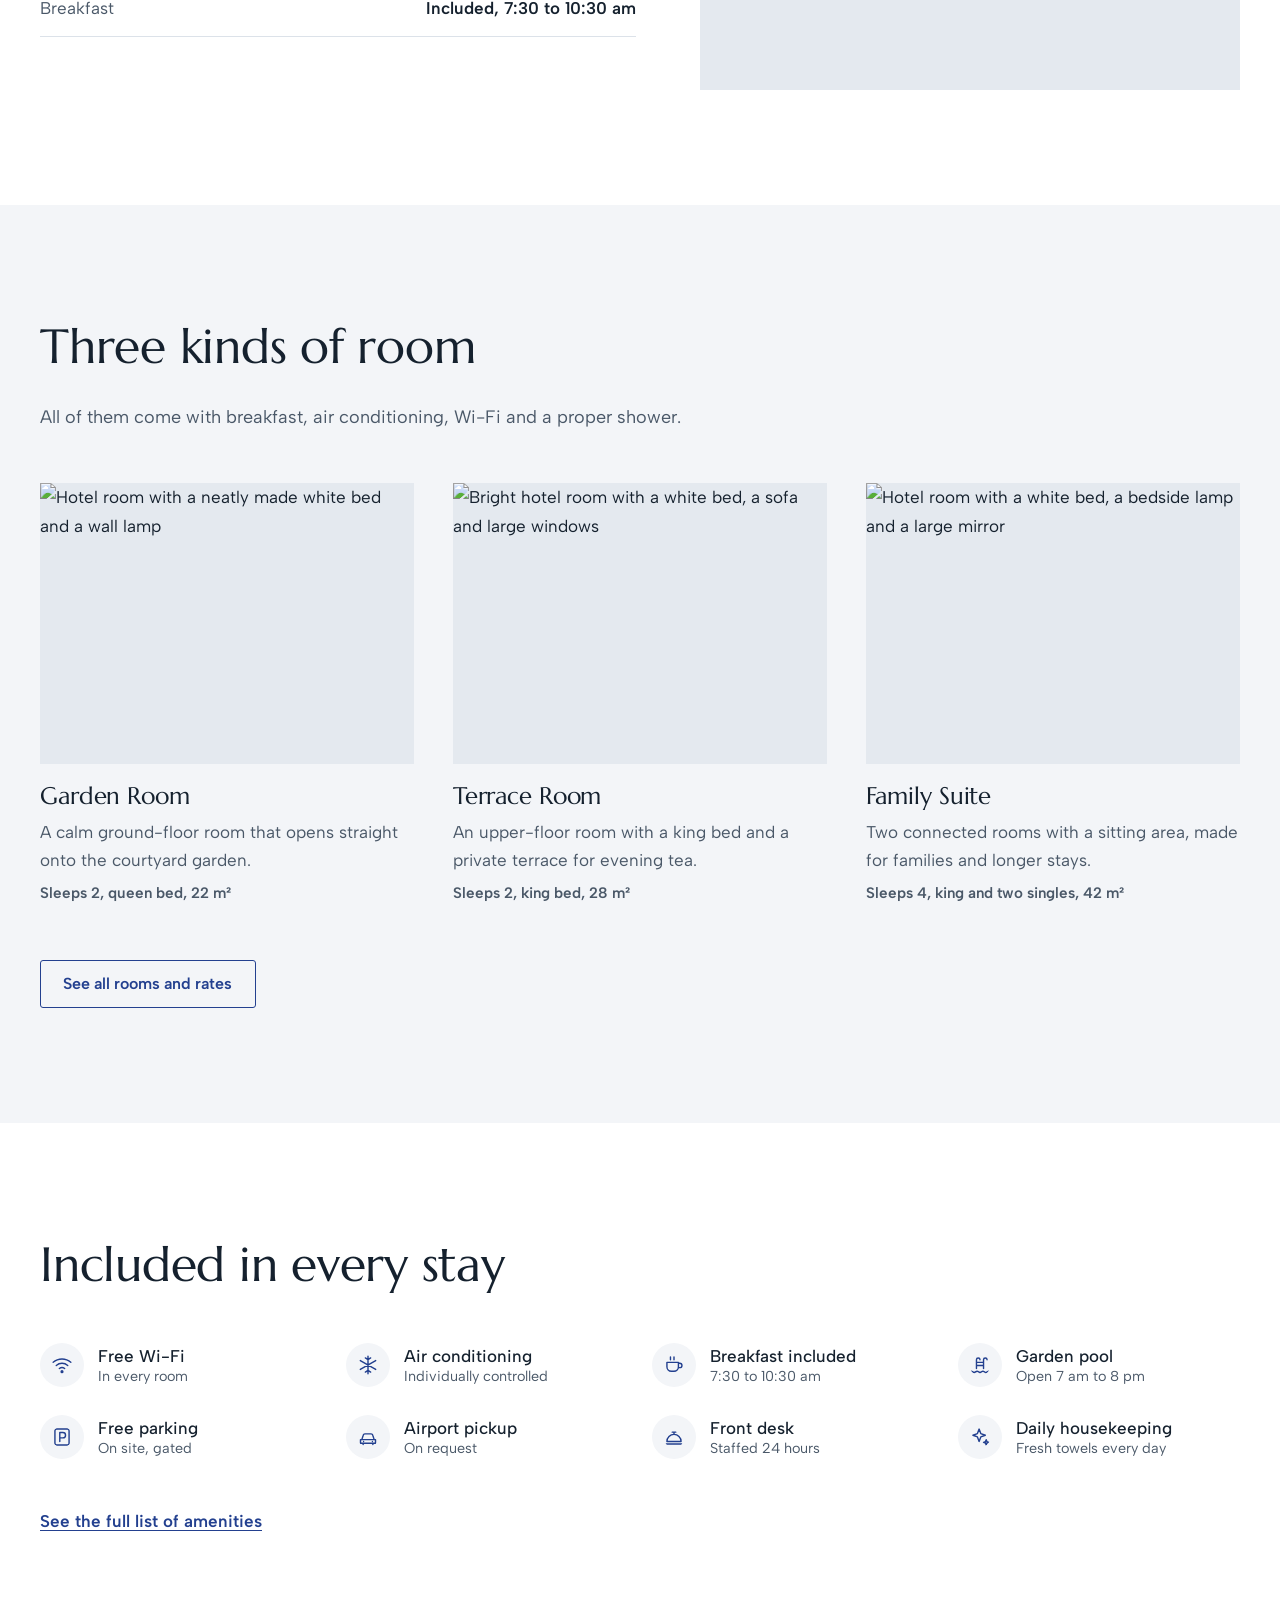
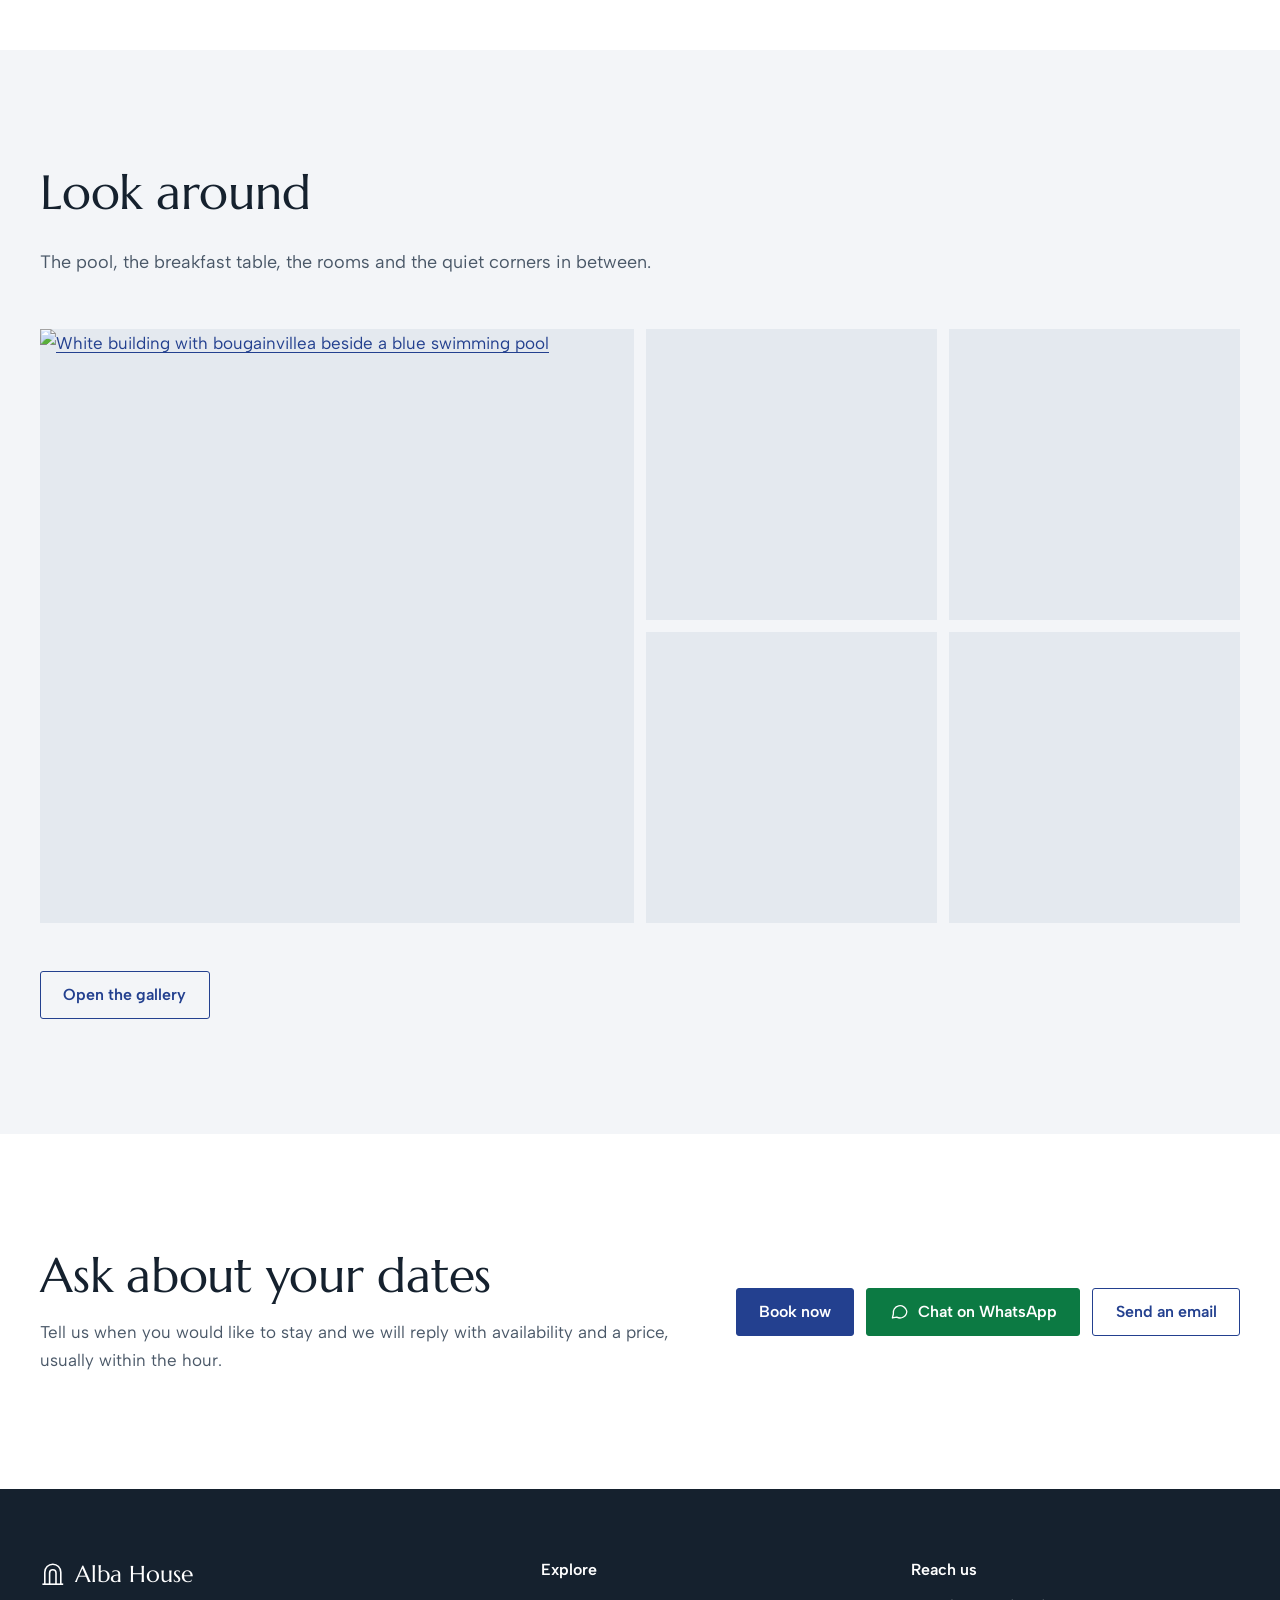
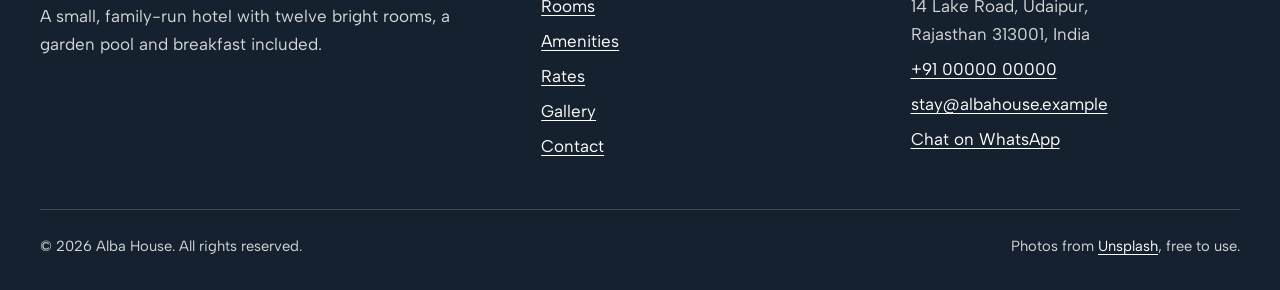
==== commit 586a2a7b: "Redesign home hero with white panel" ====
--- a/index.html
+++ b/index.html
@@ -13,7 +13,7 @@
   <meta property="og:site_name" content="Alba House">
   <meta property="og:title" content="Alba House | Small hotel with garden pool in Udaipur">
   <meta property="og:description" content="Twelve bright rooms, a garden pool and breakfast included. See the rooms, browse the gallery and book direct by WhatsApp or email.">
-  <meta property="og:image" content="https://images.unsplash.com/photo-1659779088205-b9b9bd33a283?auto=format&amp;fit=crop&amp;w=1200&amp;h=630&amp;q=70">
+  <meta property="og:image" content="https://images.unsplash.com/photo-1606819422797-74627f4dac0b?auto=format&amp;fit=crop&amp;w=1200&amp;h=630&amp;q=70">
   <meta name="twitter:card" content="summary_large_image">
   <meta name="theme-color" content="#ffffff">
 
@@ -25,8 +25,8 @@
   <link rel="preload" href="fonts/albert-sans-latin-wght-normal.woff2" as="font" type="font/woff2" crossorigin>
   <!-- Speed: fetch the first hero photo before anything else -->
   <link rel="preload" as="image" fetchpriority="high"
-        href="https://images.unsplash.com/photo-1659779088205-b9b9bd33a283?auto=format&amp;fit=crop&amp;w=1280&amp;h=800&amp;q=65"
-        imagesrcset="https://images.unsplash.com/photo-1659779088205-b9b9bd33a283?auto=format&amp;fit=crop&amp;w=768&amp;h=480&amp;q=65 768w, https://images.unsplash.com/photo-1659779088205-b9b9bd33a283?auto=format&amp;fit=crop&amp;w=1280&amp;h=800&amp;q=65 1280w, https://images.unsplash.com/photo-1659779088205-b9b9bd33a283?auto=format&amp;fit=crop&amp;w=1920&amp;h=1200&amp;q=65 1920w, https://images.unsplash.com/photo-1659779088205-b9b9bd33a283?auto=format&amp;fit=crop&amp;w=2560&amp;h=1600&amp;q=65 2560w"
+        href="https://images.unsplash.com/photo-1606819422797-74627f4dac0b?auto=format&amp;fit=crop&amp;w=1280&amp;h=800&amp;q=65"
+        imagesrcset="https://images.unsplash.com/photo-1606819422797-74627f4dac0b?auto=format&amp;fit=crop&amp;w=768&amp;h=480&amp;q=65 768w, https://images.unsplash.com/photo-1606819422797-74627f4dac0b?auto=format&amp;fit=crop&amp;w=1280&amp;h=800&amp;q=65 1280w, https://images.unsplash.com/photo-1606819422797-74627f4dac0b?auto=format&amp;fit=crop&amp;w=1920&amp;h=1200&amp;q=65 1920w, https://images.unsplash.com/photo-1606819422797-74627f4dac0b?auto=format&amp;fit=crop&amp;w=2560&amp;h=1600&amp;q=65 2560w"
         imagesizes="100vw">
 
   <!-- SEO: tells search engines this is a hotel. Update name, address, phone and email. -->
@@ -90,13 +90,19 @@
     <!-- ===== Hero: full-width background gallery that plays by itself =====
          To change a photo, replace the image address in src / data-src (and the
          matching srcset line) and edit data-caption. Add or remove a slide by
-         copying or deleting one whole <img> tag. See README.md, "Change photos". -->
+         copying or deleting one whole <img> tag. If a photo is cut off in the
+         wrong place, add style="object-position: 50% 100%" to its <img>
+         (0% = show the top, 100% = show the bottom). See README.md, "Change photos". -->
     <section class="hero" data-hero style="--slide-time: 6s" aria-label="Photos of Alba House">
       <div class="hero__slides" aria-hidden="true">
-        <img class="hero__slide is-active" data-caption="The house and its pool"
-             src="https://images.unsplash.com/photo-1659779088205-b9b9bd33a283?auto=format&amp;fit=crop&amp;w=1280&amp;h=800&amp;q=65"
-             srcset="https://images.unsplash.com/photo-1659779088205-b9b9bd33a283?auto=format&amp;fit=crop&amp;w=768&amp;h=480&amp;q=65 768w, https://images.unsplash.com/photo-1659779088205-b9b9bd33a283?auto=format&amp;fit=crop&amp;w=1280&amp;h=800&amp;q=65 1280w, https://images.unsplash.com/photo-1659779088205-b9b9bd33a283?auto=format&amp;fit=crop&amp;w=1920&amp;h=1200&amp;q=65 1920w, https://images.unsplash.com/photo-1659779088205-b9b9bd33a283?auto=format&amp;fit=crop&amp;w=2560&amp;h=1600&amp;q=65 2560w"
+        <img class="hero__slide is-active" data-caption="Bougainvillea over the pool terrace"
+             src="https://images.unsplash.com/photo-1606819422797-74627f4dac0b?auto=format&amp;fit=crop&amp;w=1280&amp;h=800&amp;q=65"
+             srcset="https://images.unsplash.com/photo-1606819422797-74627f4dac0b?auto=format&amp;fit=crop&amp;w=768&amp;h=480&amp;q=65 768w, https://images.unsplash.com/photo-1606819422797-74627f4dac0b?auto=format&amp;fit=crop&amp;w=1280&amp;h=800&amp;q=65 1280w, https://images.unsplash.com/photo-1606819422797-74627f4dac0b?auto=format&amp;fit=crop&amp;w=1920&amp;h=1200&amp;q=65 1920w, https://images.unsplash.com/photo-1606819422797-74627f4dac0b?auto=format&amp;fit=crop&amp;w=2560&amp;h=1600&amp;q=65 2560w"
              sizes="100vw" width="1920" height="1200" alt="" fetchpriority="high" decoding="async">
+        <img class="hero__slide" data-caption="The house and its pool" style="object-position: 50% 100%"
+             data-src="https://images.unsplash.com/photo-1659779088205-b9b9bd33a283?auto=format&amp;fit=crop&amp;w=1280&amp;h=800&amp;q=65"
+             data-srcset="https://images.unsplash.com/photo-1659779088205-b9b9bd33a283?auto=format&amp;fit=crop&amp;w=768&amp;h=480&amp;q=65 768w, https://images.unsplash.com/photo-1659779088205-b9b9bd33a283?auto=format&amp;fit=crop&amp;w=1280&amp;h=800&amp;q=65 1280w, https://images.unsplash.com/photo-1659779088205-b9b9bd33a283?auto=format&amp;fit=crop&amp;w=1920&amp;h=1200&amp;q=65 1920w, https://images.unsplash.com/photo-1659779088205-b9b9bd33a283?auto=format&amp;fit=crop&amp;w=2560&amp;h=1600&amp;q=65 2560w"
+             sizes="100vw" width="1920" height="1200" alt="" decoding="async">
         <img class="hero__slide" data-caption="Morning light in a Terrace Room"
              data-src="https://images.unsplash.com/photo-1631049552057-403cdb8f0658?auto=format&amp;fit=crop&amp;w=1280&amp;h=800&amp;q=65"
              data-srcset="https://images.unsplash.com/photo-1631049552057-403cdb8f0658?auto=format&amp;fit=crop&amp;w=768&amp;h=480&amp;q=65 768w, https://images.unsplash.com/photo-1631049552057-403cdb8f0658?auto=format&amp;fit=crop&amp;w=1280&amp;h=800&amp;q=65 1280w, https://images.unsplash.com/photo-1631049552057-403cdb8f0658?auto=format&amp;fit=crop&amp;w=1920&amp;h=1200&amp;q=65 1920w, https://images.unsplash.com/photo-1631049552057-403cdb8f0658?auto=format&amp;fit=crop&amp;w=2560&amp;h=1600&amp;q=65 2560w"
@@ -105,48 +111,46 @@
              data-src="https://images.unsplash.com/photo-1781456016988-04806c42c260?auto=format&amp;fit=crop&amp;w=1280&amp;h=800&amp;q=65"
              data-srcset="https://images.unsplash.com/photo-1781456016988-04806c42c260?auto=format&amp;fit=crop&amp;w=768&amp;h=480&amp;q=65 768w, https://images.unsplash.com/photo-1781456016988-04806c42c260?auto=format&amp;fit=crop&amp;w=1280&amp;h=800&amp;q=65 1280w, https://images.unsplash.com/photo-1781456016988-04806c42c260?auto=format&amp;fit=crop&amp;w=1920&amp;h=1200&amp;q=65 1920w, https://images.unsplash.com/photo-1781456016988-04806c42c260?auto=format&amp;fit=crop&amp;w=2560&amp;h=1600&amp;q=65 2560w"
              sizes="100vw" width="1920" height="1200" alt="" decoding="async">
-        <img class="hero__slide" data-caption="Bougainvillea over the pool terrace"
-             data-src="https://images.unsplash.com/photo-1606819422797-74627f4dac0b?auto=format&amp;fit=crop&amp;w=1280&amp;h=800&amp;q=65"
-             data-srcset="https://images.unsplash.com/photo-1606819422797-74627f4dac0b?auto=format&amp;fit=crop&amp;w=768&amp;h=480&amp;q=65 768w, https://images.unsplash.com/photo-1606819422797-74627f4dac0b?auto=format&amp;fit=crop&amp;w=1280&amp;h=800&amp;q=65 1280w, https://images.unsplash.com/photo-1606819422797-74627f4dac0b?auto=format&amp;fit=crop&amp;w=1920&amp;h=1200&amp;q=65 1920w, https://images.unsplash.com/photo-1606819422797-74627f4dac0b?auto=format&amp;fit=crop&amp;w=2560&amp;h=1600&amp;q=65 2560w"
-             sizes="100vw" width="1920" height="1200" alt="" decoding="async">
-      </div>
-
-      <div class="wrap hero__content">
-        <h1>Bright rooms, slow mornings.</h1>
-        <p class="hero__text">Alba House is a small, family-run hotel with twelve sunlit rooms, a garden pool and a breakfast worth getting up for.</p>
-        <div class="btn-row">
-          <a class="btn" href="contact.html#enquiry">Book now</a>
-          <a class="btn btn--whatsapp" href="https://wa.me/910000000000?text=Hello%20Alba%20House%2C%20I%27d%20like%20to%20ask%20about%20a%20stay." target="_blank" rel="noopener">
-            <svg viewBox="0 0 24 24" fill="none" stroke="currentColor" stroke-width="1.6" stroke-linecap="round" stroke-linejoin="round" aria-hidden="true" focusable="false"><path d="M21 11.5a8.5 8.5 0 0 1-12.6 7.4L3 20l1.2-5A8.5 8.5 0 1 1 21 11.5z"/></svg>
-            Chat on WhatsApp
-          </a>
-        </div>
-      </div>
-
-      <div class="wrap">
-        <div class="hero__bar">
-          <p class="hero__caption" aria-live="polite">
-            <span class="hero__count" data-hero-count>1 / 4</span>
-            <span class="hero__caption-text" data-hero-caption>The house and its pool</span>
-          </p>
-          <div class="hero__controls">
-            <button class="hero__btn" type="button" data-hero-prev>
-              <svg viewBox="0 0 24 24" fill="none" stroke="currentColor" stroke-width="1.6" stroke-linecap="round" stroke-linejoin="round" aria-hidden="true" focusable="false"><path d="M15 5l-7 7 7 7"/></svg>
-              <span class="visually-hidden">Previous photo</span>
-            </button>
-            <button class="hero__btn hero__btn--toggle" type="button" data-hero-toggle aria-pressed="false">
-              <svg class="icon-pause" viewBox="0 0 24 24" fill="currentColor" aria-hidden="true" focusable="false"><path d="M7 5h3.5v14H7zM13.5 5H17v14h-3.5z"/></svg>
-              <svg class="icon-play" viewBox="0 0 24 24" fill="currentColor" aria-hidden="true" focusable="false"><path d="M8 5l11 7-11 7z"/></svg>
-              <span class="visually-hidden">Pause slideshow</span>
-            </button>
-            <button class="hero__btn" type="button" data-hero-next>
-              <svg viewBox="0 0 24 24" fill="none" stroke="currentColor" stroke-width="1.6" stroke-linecap="round" stroke-linejoin="round" aria-hidden="true" focusable="false"><path d="M9 5l7 7-7 7"/></svg>
-              <span class="visually-hidden">Next photo</span>
-            </button>
+      </div>
+
+      <div class="wrap hero__wrap">
+        <!-- White panel that sits on top of the photos -->
+        <div class="hero__panel">
+          <h1>Bright rooms, slow mornings.</h1>
+          <p class="hero__text">Alba House is a small, family-run hotel with twelve sunlit rooms, a garden pool and a breakfast worth getting up for.</p>
+          <div class="btn-row">
+            <a class="btn" href="contact.html#enquiry">Book now</a>
+            <a class="btn btn--whatsapp" href="https://wa.me/910000000000?text=Hello%20Alba%20House%2C%20I%27d%20like%20to%20ask%20about%20a%20stay." target="_blank" rel="noopener">
+              <svg viewBox="0 0 24 24" fill="none" stroke="currentColor" stroke-width="1.6" stroke-linecap="round" stroke-linejoin="round" aria-hidden="true" focusable="false"><path d="M21 11.5a8.5 8.5 0 0 1-12.6 7.4L3 20l1.2-5A8.5 8.5 0 1 1 21 11.5z"/></svg>
+              Chat on WhatsApp
+            </a>
           </div>
-        </div>
-      </div>
-      <div class="hero__progress" aria-hidden="true"><span class="hero__progress-fill"></span></div>
+
+          <!-- Photo counter, caption and slideshow controls -->
+          <div class="hero__bar">
+            <p class="hero__caption" aria-live="polite">
+              <span class="hero__count" data-hero-count>1 / 4</span>
+              <span class="hero__caption-text" data-hero-caption>Bougainvillea over the pool terrace</span>
+            </p>
+            <div class="hero__controls">
+              <button class="hero__btn" type="button" data-hero-prev>
+                <svg viewBox="0 0 24 24" fill="none" stroke="currentColor" stroke-width="1.6" stroke-linecap="round" stroke-linejoin="round" aria-hidden="true" focusable="false"><path d="M15 5l-7 7 7 7"/></svg>
+                <span class="visually-hidden">Previous photo</span>
+              </button>
+              <button class="hero__btn hero__btn--toggle" type="button" data-hero-toggle aria-pressed="false">
+                <svg class="icon-pause" viewBox="0 0 24 24" fill="currentColor" aria-hidden="true" focusable="false"><path d="M7 5h3.5v14H7zM13.5 5H17v14h-3.5z"/></svg>
+                <svg class="icon-play" viewBox="0 0 24 24" fill="currentColor" aria-hidden="true" focusable="false"><path d="M8 5l11 7-11 7z"/></svg>
+                <span class="visually-hidden">Pause slideshow</span>
+              </button>
+              <button class="hero__btn" type="button" data-hero-next>
+                <svg viewBox="0 0 24 24" fill="none" stroke="currentColor" stroke-width="1.6" stroke-linecap="round" stroke-linejoin="round" aria-hidden="true" focusable="false"><path d="M9 5l7 7-7 7"/></svg>
+                <span class="visually-hidden">Next photo</span>
+              </button>
+            </div>
+          </div>
+          <div class="hero__progress" aria-hidden="true"><span class="hero__progress-fill"></span></div>
+        </div>
+      </div>
     </section>
 
     <!-- ===== Welcome ===== -->
--- a/css/styles.css
+++ b/css/styles.css
@@ -203,15 +203,6 @@
 .nav-toggle[aria-expanded="true"] .nav-toggle__bars { background: transparent; }
 .nav-toggle[aria-expanded="true"] .nav-toggle__bars::before { transform: translateY(6px) rotate(45deg); }
 .nav-toggle[aria-expanded="true"] .nav-toggle__bars::after { transform: translateY(-6px) rotate(-45deg); }
-
-/* On the home page the header floats over the photo until you scroll */
-.has-hero .site-header:not(.is-stuck):not(.is-open) {
-  background: transparent; border-bottom-color: transparent; color: var(--white);
-}
-.has-hero .site-header:not(.is-stuck):not(.is-open) .brand { color: var(--white); }
-.has-hero .site-header:not(.is-stuck):not(.is-open) .btn {
-  background: var(--white); border-color: var(--white); color: var(--ink);
-}
 
 /* Small screens: the menu folds behind a button (only when JavaScript runs) */
 @media (max-width: 54rem) {
@@ -237,75 +228,65 @@
 }
 
 /* 7. Home hero gallery ---------------------------------------------------- */
+/* Full-width photos play in the background. The headline sits in a white
+   panel on top, so the photos stay bright and the text is always readable. */
 .hero {
   position: relative;
-  display: flex; flex-direction: column; justify-content: flex-end;
-  min-height: 100vh;
-  min-height: 100svh;
-  margin-top: calc(-1 * var(--header-h));   /* slides sit under the header */
-  background: var(--ink); color: var(--white);
+  display: flex; align-items: flex-end;
+  height: calc(100vh - var(--header-h));
+  height: calc(100svh - var(--header-h));
+  min-height: 36rem;
+  background: var(--chalk);
   overflow: hidden;
   isolation: isolate;
 }
-.hero__slides { position: absolute; inset: 0; z-index: -2; }
+.hero__slides { position: absolute; inset: 0; z-index: -1; }
 .hero__slide {
   position: absolute; inset: 0;
   width: 100%; height: 100%; object-fit: cover;
-  background: var(--ink);
   opacity: 0; transition: opacity 1.4s ease;
 }
 .hero__slide.is-active { opacity: 1; }
 
-/* Darkens the top (menu) and bottom (headline) so white text stays readable */
-.hero::before {
-  content: ""; position: absolute; inset: 0; z-index: -1;
-  /* Three soft shades (top, bottom, left) keep white text readable on bright photos */
-  background:
-    linear-gradient(to bottom, rgba(13, 21, 31, 0.62) 0, rgba(13, 21, 31, 0) 30%),
-    linear-gradient(to top, rgba(13, 21, 31, 0.86) 0, rgba(13, 21, 31, 0.5) 42%, rgba(13, 21, 31, 0) 82%),
-    linear-gradient(to right, rgba(13, 21, 31, 0.5) 0, rgba(13, 21, 31, 0) 68%);
-}
-.site-header .btn { text-shadow: none; }
-.hero h1,
-.hero__text,
-.has-hero .site-header:not(.is-stuck):not(.is-open) { text-shadow: 0 1px 18px rgba(13, 21, 31, 0.45); }
-
-.hero__content { padding-block: calc(var(--header-h) + 3rem) clamp(2rem, 5vw, 3.5rem); }
-.hero h1 { max-width: 14ch; margin-bottom: 0.3em; }
-.hero__text { max-width: 44ch; font-size: clamp(1.1rem, 1.7vw, 1.3rem); color: rgba(255, 255, 255, 0.92); }
-.hero .btn-row { margin-top: 1.75rem; }
-.hero .btn:not(.btn--whatsapp) { background: var(--white); border-color: var(--white); color: var(--ink); }
-.hero .btn:not(.btn--whatsapp):hover { background: var(--chalk); border-color: var(--chalk); }
-.hero :focus-visible { outline-color: var(--white); }
-
-/* Caption, counter and controls along the bottom edge */
+.hero__panel {
+  max-width: 36rem;
+  margin-bottom: clamp(1.5rem, 4vw, 3.25rem);
+  padding: clamp(1.75rem, 3vw, 2.75rem) clamp(1.5rem, 3vw, 2.75rem) 0;
+  background: var(--white);
+  box-shadow: 0 30px 60px -30px rgba(21, 33, 46, 0.5);
+}
+.hero h1 { font-size: clamp(2.3rem, 4.6vw, 3.75rem); margin-bottom: 0.35em; }
+.hero__text { font-size: clamp(1.05rem, 1.4vw, 1.2rem); color: var(--ink-soft); margin-bottom: 0; }
+.hero .btn-row { margin-top: 1.5rem; }
+
+/* Counter, caption and controls along the bottom of the panel */
 .hero__bar {
   display: flex; align-items: center; justify-content: space-between; gap: 1rem;
-  padding-block: 0.9rem;
-  border-top: 1px solid rgba(255, 255, 255, 0.28);
+  margin-top: clamp(1.5rem, 2.5vw, 2rem); padding-block: 0.8rem;
+  border-top: 1px solid var(--line);
   font-size: 0.95rem;
 }
-.hero__caption { margin: 0; display: flex; gap: 0.9rem; align-items: baseline; min-width: 0; }
-.hero__caption-text { overflow: hidden; text-overflow: ellipsis; white-space: nowrap; }
-.hero__count { font-variant-numeric: tabular-nums; color: rgba(255, 255, 255, 0.75); white-space: nowrap; }
-.hero__controls { display: flex; gap: 0.35rem; }
+.hero__caption { margin: 0; display: flex; gap: 0.8rem; align-items: baseline; min-width: 0; }
+.hero__caption-text { overflow: hidden; text-overflow: ellipsis; white-space: nowrap; color: var(--ink-soft); }
+.hero__count { font-variant-numeric: tabular-nums; font-weight: 600; white-space: nowrap; }
+.hero__controls { display: flex; gap: 0.35rem; flex: none; }
 .hero__btn {
   display: grid; place-items: center;
   width: 2.75rem; height: 2.75rem;
-  background: transparent; color: var(--white);
-  border: 1px solid rgba(255, 255, 255, 0.45); border-radius: 50%;
+  background: var(--white); color: var(--ink);
+  border: 1px solid #8793a1; border-radius: 50%;
   cursor: pointer; transition: background-color 0.15s;
 }
-.hero__btn:hover { background: rgba(255, 255, 255, 0.18); }
+.hero__btn:hover { background: var(--chalk); }
 .hero__btn svg { width: 1.1rem; height: 1.1rem; }
 .hero__btn .icon-play { display: none; }
 .hero.is-paused .hero__btn .icon-play { display: block; }
 .hero.is-paused .hero__btn .icon-pause { display: none; }
 
 /* The thin line that fills while each photo is on screen */
-.hero__progress { height: 3px; background: rgba(255, 255, 255, 0.25); }
+.hero__progress { height: 3px; margin-inline: calc(-1 * clamp(1.5rem, 3vw, 2.75rem)); background: var(--line); }
 .hero__progress-fill {
-  display: block; height: 100%; background: var(--white);
+  display: block; height: 100%; background: var(--indigo);
   transform: scaleX(0); transform-origin: left center;
 }
 .hero.is-playing .hero__progress-fill { animation: hero-progress var(--slide-time, 6s) linear forwards; }
@@ -314,6 +295,15 @@
 
 html:not(.js) .hero__bar,
 html:not(.js) .hero__progress { display: none; }
+html:not(.js) .hero__panel { padding-bottom: 2rem; }
+
+/* Phones: photos on top, white panel underneath */
+@media (max-width: 40rem) {
+  .hero { display: block; height: auto; min-height: 0; background: var(--white); }
+  .hero__slides { position: relative; height: 46vh; height: 46svh; min-height: 15rem; overflow: hidden; }
+  .hero__panel { max-width: none; margin-bottom: 0; padding: 1.75rem 0 0; box-shadow: none; }
+  .hero__progress { margin-inline: 0; }
+}
 
 /* 8. Home sections -------------------------------------------------------- */
 .welcome { display: grid; gap: clamp(2rem, 5vw, 4.5rem); align-items: center; }
